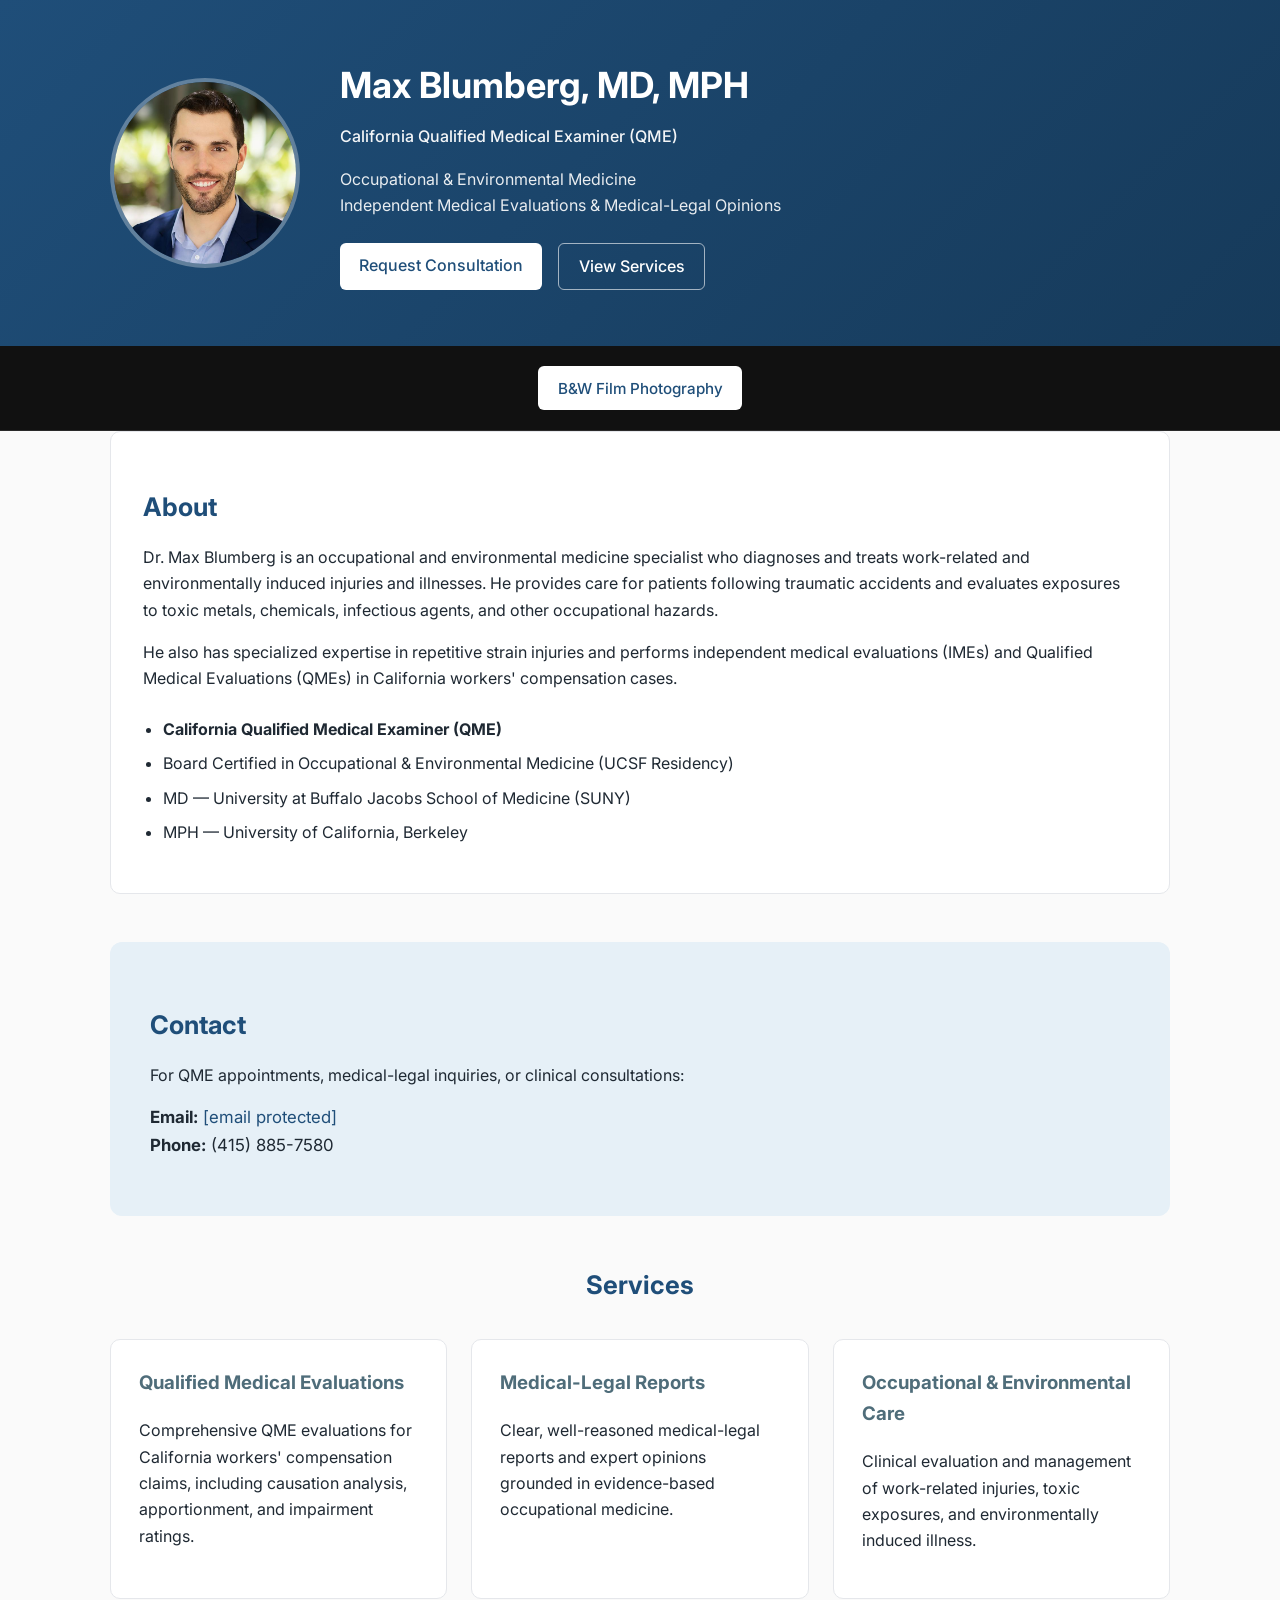
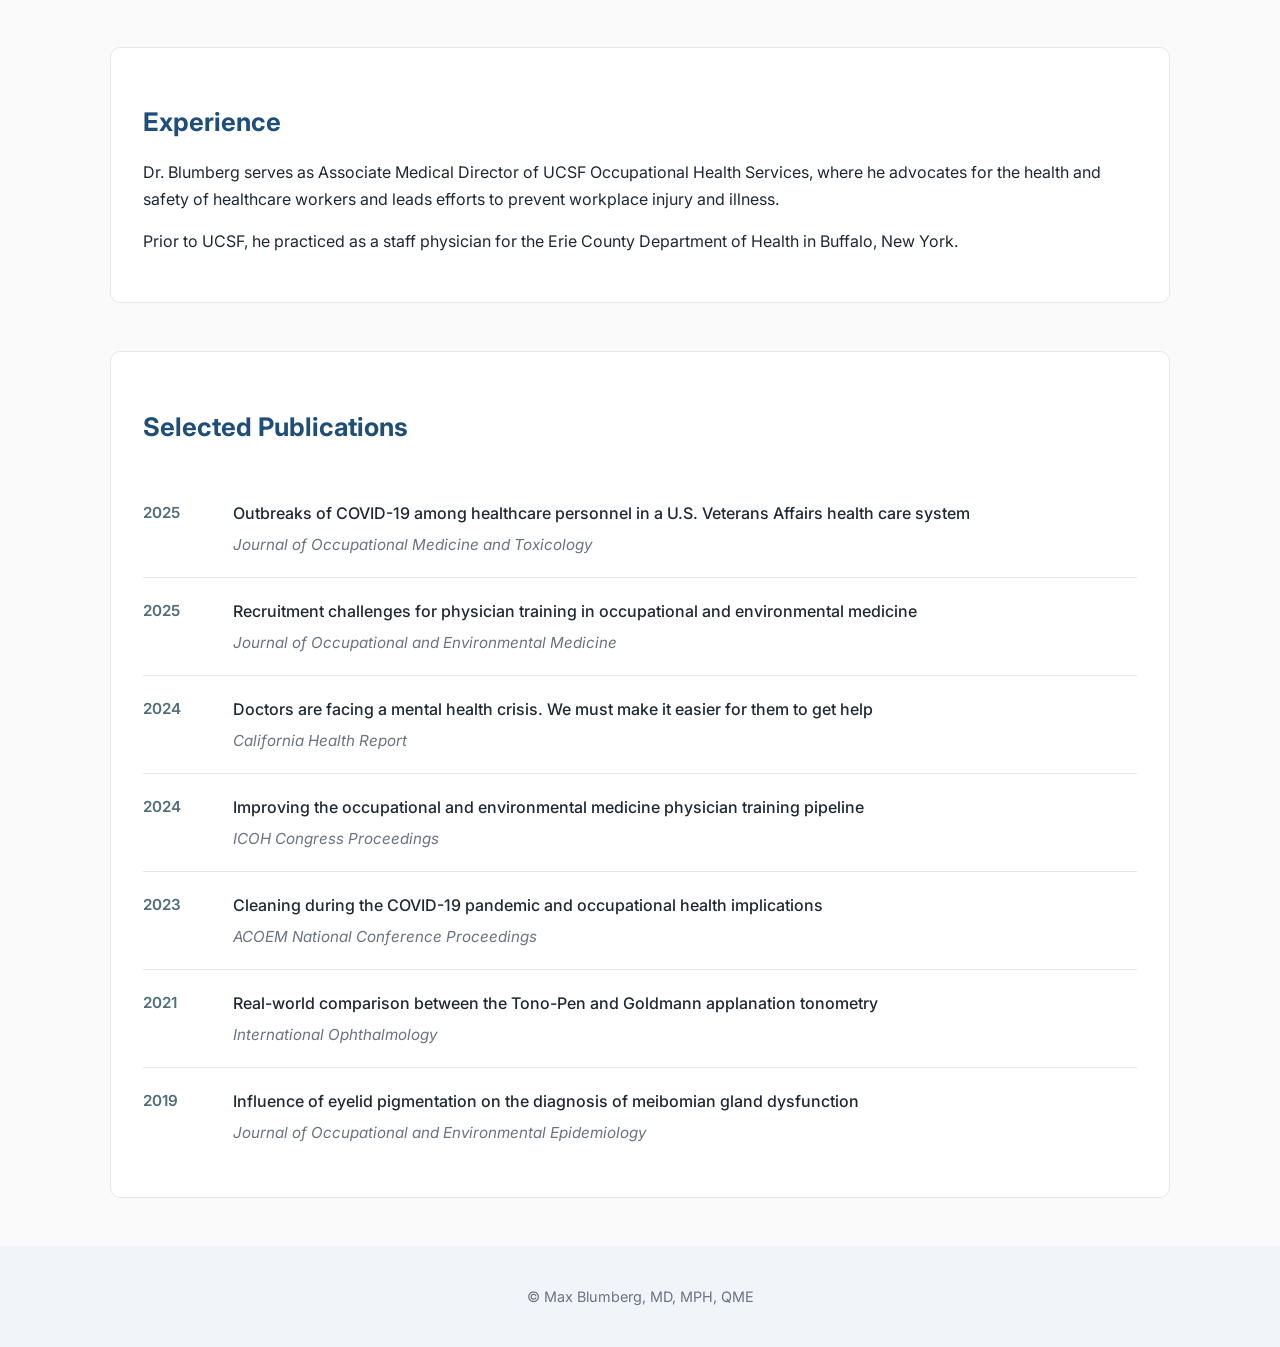
==== index.html @ c844cdbb "Update index.html" ====
<!doctype html>
<html lang="en">
<head>
  <meta charset="utf-8" />
  <meta name="viewport" content="width=device-width,initial-scale=1" />
  <title>Max Blumberg, MD, MPH, QME</title>

  <meta name="description" content="Dr. Max Blumberg — Occupational & Environmental Medicine specialist and California Qualified Medical Examiner (QME)." />

  <!-- Google Fonts -->
  <link rel="preconnect" href="https://fonts.googleapis.com">
  <link rel="preconnect" href="https://fonts.gstatic.com" crossorigin>
  <link href="https://fonts.googleapis.com/css2?family=Inter:wght@300;400;500;600;700&display=swap" rel="stylesheet">

  <link rel="stylesheet" href="assets/styles.css" />

</head>
  
  <!-- Google tag (gtag.js) -->
<script async src="https://www.googletagmanager.com/gtag/js?id=G-YKML4BQEXJ"></script>
<script>
  window.dataLayer = window.dataLayer || [];
  function gtag(){dataLayer.push(arguments);}
  gtag('js', new Date());

  gtag('config', 'G-YKML4BQEXJ');
</script>
  
<body>

<header class="site-header">
  <div class="container hero">
    <img src="assets/headshot.jpg" alt="Dr. Max Blumberg" class="photo" />

    <div class="hero-text">
      <h1>Max Blumberg, MD, MPH</h1>
      <p class="title">California Qualified Medical Examiner (QME)</p>
      <p class="subtitle">
        Occupational & Environmental Medicine<br>
        Independent Medical Evaluations & Medical-Legal Opinions
      </p>

      <div class="hero-actions">
        <a href="#contact" class="btn primary">Request Consultation</a>
        <a href="#services" class="btn secondary">View Services</a>
      </div>
    </div>
  </div>
</header>

<div class="photo-banner">
  <a href="photography.html" class="btn primary photo-banner-btn">B&amp;W Film Photography</a>
</div>

<main class="container">

  <section class="about card">
    <h2>About</h2>
    <p>
      Dr. Max Blumberg is an occupational and environmental medicine specialist who diagnoses and treats
      work-related and environmentally induced injuries and illnesses. He provides care for patients
      following traumatic accidents and evaluates exposures to toxic metals, chemicals, infectious agents,
      and other occupational hazards.
    </p>

    <p>
      He also has specialized expertise in repetitive strain injuries and performs independent medical
      evaluations (IMEs) and Qualified Medical Evaluations (QMEs) in California workers' compensation cases.
    </p>

    <ul class="highlights">
      <li><strong>California Qualified Medical Examiner (QME)</strong></li>
      <li>Board Certified in Occupational & Environmental Medicine (UCSF Residency)</li>
      <li>MD — University at Buffalo Jacobs School of Medicine (SUNY)</li>
      <li>MPH — University of California, Berkeley</li>
    </ul>
  </section>

  <section id="contact" class="contact callout">
    <h2>Contact</h2>
    <p>
      For QME appointments, medical-legal inquiries, or clinical consultations:
    </p>

    <p class="contact-info">
      <strong>Email:</strong> <a href="/cdn-cgi/l/email-protection#89c6ccc4e8ede4e0e7c9fceafaefa7ecedfc"><span class="__cf_email__" data-cfemail="1758525a76737a7e79576274647139727362">[email&#160;protected]</span></a><br>
      <strong>Phone:</strong> (415) 885-7580
    </p>
  </section>

  <section id="services" class="services">
    <h2>Services</h2>

    <div class="service-grid">
      <div class="service-card">
        <h3>Qualified Medical Evaluations</h3>
        <p>
          Comprehensive QME evaluations for California workers' compensation claims,
          including causation analysis, apportionment, and impairment ratings.
        </p>
      </div>

      <div class="service-card">
        <h3>Medical-Legal Reports</h3>
        <p>
          Clear, well-reasoned medical-legal reports and expert opinions grounded
          in evidence-based occupational medicine.
        </p>
      </div>

      <div class="service-card">
        <h3>Occupational & Environmental Care</h3>
        <p>
          Clinical evaluation and management of work-related injuries,
          toxic exposures, and environmentally induced illness.
        </p>
      </div>
    </div>
  </section>

  <section class="experience card">
    <h2>Experience</h2>
    <p>
      Dr. Blumberg serves as Associate Medical Director of UCSF Occupational Health Services,
      where he advocates for the health and safety of healthcare workers and leads efforts
      to prevent workplace injury and illness.
    </p>

    <p>
      Prior to UCSF, he practiced as a staff physician for the Erie County Department of Health
      in Buffalo, New York.
    </p>
  </section>

<section id="publications" class="publications card">
  <h2>Selected Publications</h2>

  <ol class="pub-list">
    <li>
      <span class="pub-year">2025</span>
      <div class="pub-content">
        <p class="pub-title">
          Outbreaks of COVID-19 among healthcare personnel in a U.S. Veterans Affairs health care system
        </p>
        <p class="pub-meta">
          <em>Journal of Occupational Medicine and Toxicology</em>
        </p>
      </div>
    </li>

    <li>
      <span class="pub-year">2025</span>
      <div class="pub-content">
        <p class="pub-title">
          Recruitment challenges for physician training in occupational and environmental medicine
        </p>
        <p class="pub-meta">
          <em>Journal of Occupational and Environmental Medicine</em>
        </p>
      </div>
    </li>

    <li>
      <span class="pub-year">2024</span>
      <div class="pub-content">
        <p class="pub-title">
          Doctors are facing a mental health crisis. We must make it easier for them to get help
        </p>
        <p class="pub-meta">
          <em>California Health Report</em>
        </p>
      </div>
    </li>

    <li>
      <span class="pub-year">2024</span>
      <div class="pub-content">
        <p class="pub-title">
          Improving the occupational and environmental medicine physician training pipeline
        </p>
        <p class="pub-meta">
          <em>ICOH Congress Proceedings</em>
        </p>
      </div>
    </li>

    <li>
      <span class="pub-year">2023</span>
      <div class="pub-content">
        <p class="pub-title">
          Cleaning during the COVID-19 pandemic and occupational health implications
        </p>
        <p class="pub-meta">
          <em>ACOEM National Conference Proceedings</em>
        </p>
      </div>
    </li>

    <li>
      <span class="pub-year">2021</span>
      <div class="pub-content">
        <p class="pub-title">
          Real-world comparison between the Tono-Pen and Goldmann applanation tonometry
        </p>
        <p class="pub-meta">
          <em>International Ophthalmology</em>
        </p>
      </div>
    </li>

    <li>
      <span class="pub-year">2019</span>
      <div class="pub-content">
        <p class="pub-title">
          Influence of eyelid pigmentation on the diagnosis of meibomian gland dysfunction
        </p>
        <p class="pub-meta">
          <em>Journal of Occupational and Environmental Epidemiology</em>
        </p>
      </div>
    </li>
  </ol>
</section>

</main>


<footer class="site-footer">
  <div class="container">
    <p>&copy; Max Blumberg, MD, MPH, QME</p>
  </div>
</footer>

</body>
</html>
---- assets/styles.css ----
:root {
  --primary: #1f4e79;
  --secondary: #4f6d7a;
  --accent: #e6f0f7;
  --text: #1f2933;
  --muted: #6b7280;
  --border: #e5e7eb;
  --white: #ffffff;
}

* {
  box-sizing: border-box;
}

body {
  margin: 0;
  font-family: "Inter", system-ui, -apple-system, BlinkMacSystemFont, sans-serif;
  color: var(--text);
  line-height: 1.65;
  background-color: #fafafa;
}

.container {
  max-width: 1100px;
  margin: 0 auto;
  padding: 0 1.25rem;
}

/* Header / Hero */

.site-header {
  background: linear-gradient(135deg, var(--primary), #163a5a);
  color: white;
  padding: 3.5rem 0;
}

.hero {
  display: flex;
  align-items: center;
  gap: 2.5rem;
}

.photo {
  width: 190px;
  height: 190px;
  object-fit: cover;
  object-position: center top;
  border-radius: 50%;
  border: 4px solid rgba(255,255,255,0.3);
}

.hero-text h1 {
  margin: 0;
  font-size: 2.25rem;
  font-weight: 700;
}

.title {
  margin-top: 0.5rem;
  font-weight: 500;
  opacity: 0.95;
}

.subtitle {
  margin-top: 0.75rem;
  opacity: 0.9;
}

.hero-actions {
  margin-top: 1.5rem;
  display: flex;
  gap: 1rem;
}

.btn {
  display: inline-block;
  padding: 0.6rem 1.2rem;
  border-radius: 6px;
  text-decoration: none;
  font-weight: 500;
  transition: background 0.2s ease, color 0.2s ease;
}

.btn.primary {
  background: white;
  color: var(--primary);
}

.btn.primary:hover {
  background: #f0f4f8;
}

.btn.secondary {
  border: 1px solid rgba(255,255,255,0.6);
  color: white;
}

.btn.secondary:hover {
  background: rgba(255,255,255,0.1);
}

/* Sections */

main {
  padding: 3rem 0 4rem;
}

section {
  margin-bottom: 3rem;
}

h2 {
  font-size: 1.6rem;
  margin-bottom: 1rem;
  color: var(--primary);
}

/* Cards */

.card {
  background: var(--white);
  padding: 2rem;
  border-radius: 10px;
  border: 1px solid var(--border);
}

/* Highlights */

.highlights {
  margin-top: 1.5rem;
  padding-left: 1.25rem;
}

.highlights li {
  margin-bottom: 0.5rem;
}

/* Services */

.services {
  text-align: center;
}

.service-grid {
  margin-top: 2rem;
  display: grid;
  grid-template-columns: repeat(auto-fit, minmax(260px, 1fr));
  gap: 1.5rem;
}

.service-card {
  background: var(--white);
  padding: 1.75rem;
  border-radius: 10px;
  border: 1px solid var(--border);
  text-align: left;
}

.service-card h3 {
  margin-top: 0;
  color: var(--secondary);
}

/* Contact Callout */

.callout {
  background: var(--accent);
  border-radius: 12px;
  padding: 2.5rem;
}

.contact-info {
  margin-top: 1rem;
  font-size: 1.05rem;
}

.contact a {
  color: var(--primary);
  text-decoration: none;
}

.contact a:hover {
  text-decoration: underline;
}

/* Footer */

.site-footer {
  background: #f1f5f9;
  padding: 1.5rem 0;
  text-align: center;
  font-size: 0.9rem;
  color: var(--muted);
}

/* Responsive */

@media (max-width: 768px) {
  .hero {
    flex-direction: column;
    text-align: center;
  }

  .hero-actions {
    justify-content: center;
  }
}

/* Publications */

.publications {
  margin-top: 3rem;
}

.pub-list {
  list-style: none;
  padding: 0;
  margin: 2rem 0 0;
}

.pub-list li {
  display: grid;
  grid-template-columns: 70px 1fr;
  gap: 1.25rem;
  padding: 1.25rem 0;
  border-bottom: 1px solid var(--border);
}

.pub-list li:last-child {
  border-bottom: none;
}

.pub-year {
  font-weight: 600;
  color: var(--secondary);
  font-size: 0.95rem;
}

.pub-title {
  margin: 0;
  font-weight: 500;
}

.pub-meta {
  margin: 0.35rem 0 0;
  color: var(--muted);
  font-size: 0.95rem;
}

.pub-note {
  margin-top: 1.5rem;
  font-size: 0.95rem;
  color: var(--muted);
}

/* Photography Banner */

.photo-banner {
  background: #111;
  text-align: center;
  padding: 1.25rem;
  border-bottom: 1px solid #2a2a2a;
}

.photo-banner-btn {
  background: white;
  color: var(--primary);
  font-size: 0.95rem;
}

/* Photography Section */

.photography-section {
  background: #0f0f0f;
  padding: 4rem 0;
  border-top: 1px solid #1e1e1e;
}

.photo-heading {
  font-family: "Courier New", Courier, monospace;
  font-size: 1.3rem;
  letter-spacing: 0.12em;
  text-transform: uppercase;
  color: #c8c8c8;
  margin-bottom: 1.25rem;
  border-bottom: 1px solid #2a2a2a;
  padding-bottom: 1rem;
}

.photo-intro {
  color: #888;
  font-size: 1rem;
  line-height: 1.8;
  margin: 0 0 2.5rem;
}

.photo-grid {
  display: grid;
  grid-template-columns: repeat(4, 1fr);
  gap: 0.75rem;
}

.photo-slot {
  aspect-ratio: 4 / 3;
  min-height: 0;
  background: #1a1a1a;
  border: 1px solid #2a2a2a;
  border-radius: 4px;
  overflow: hidden;
}

.photo-slot img {
  width: 100%;
  height: 100%;
  object-fit: cover;
  display: block;
}

@media (max-width: 768px) {
  .photo-grid {
    grid-template-columns: repeat(2, 1fr);
  }
}
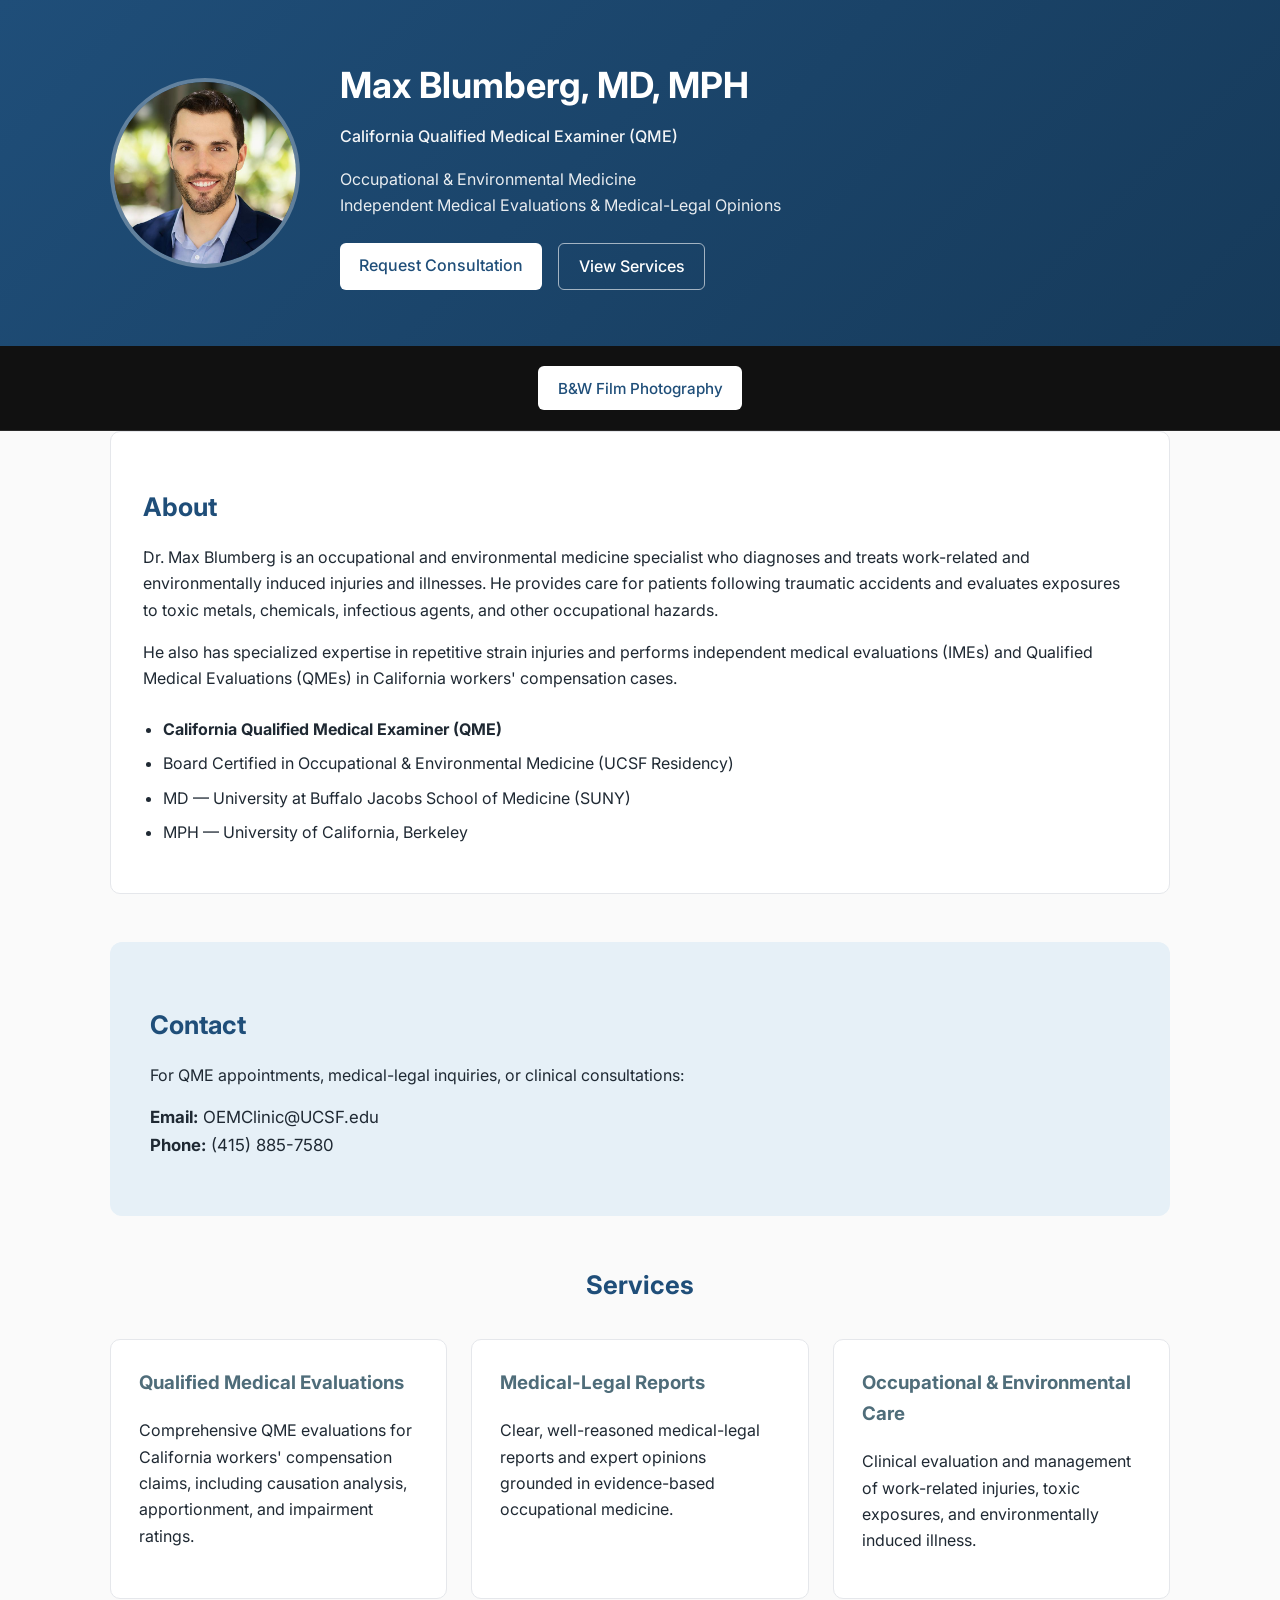
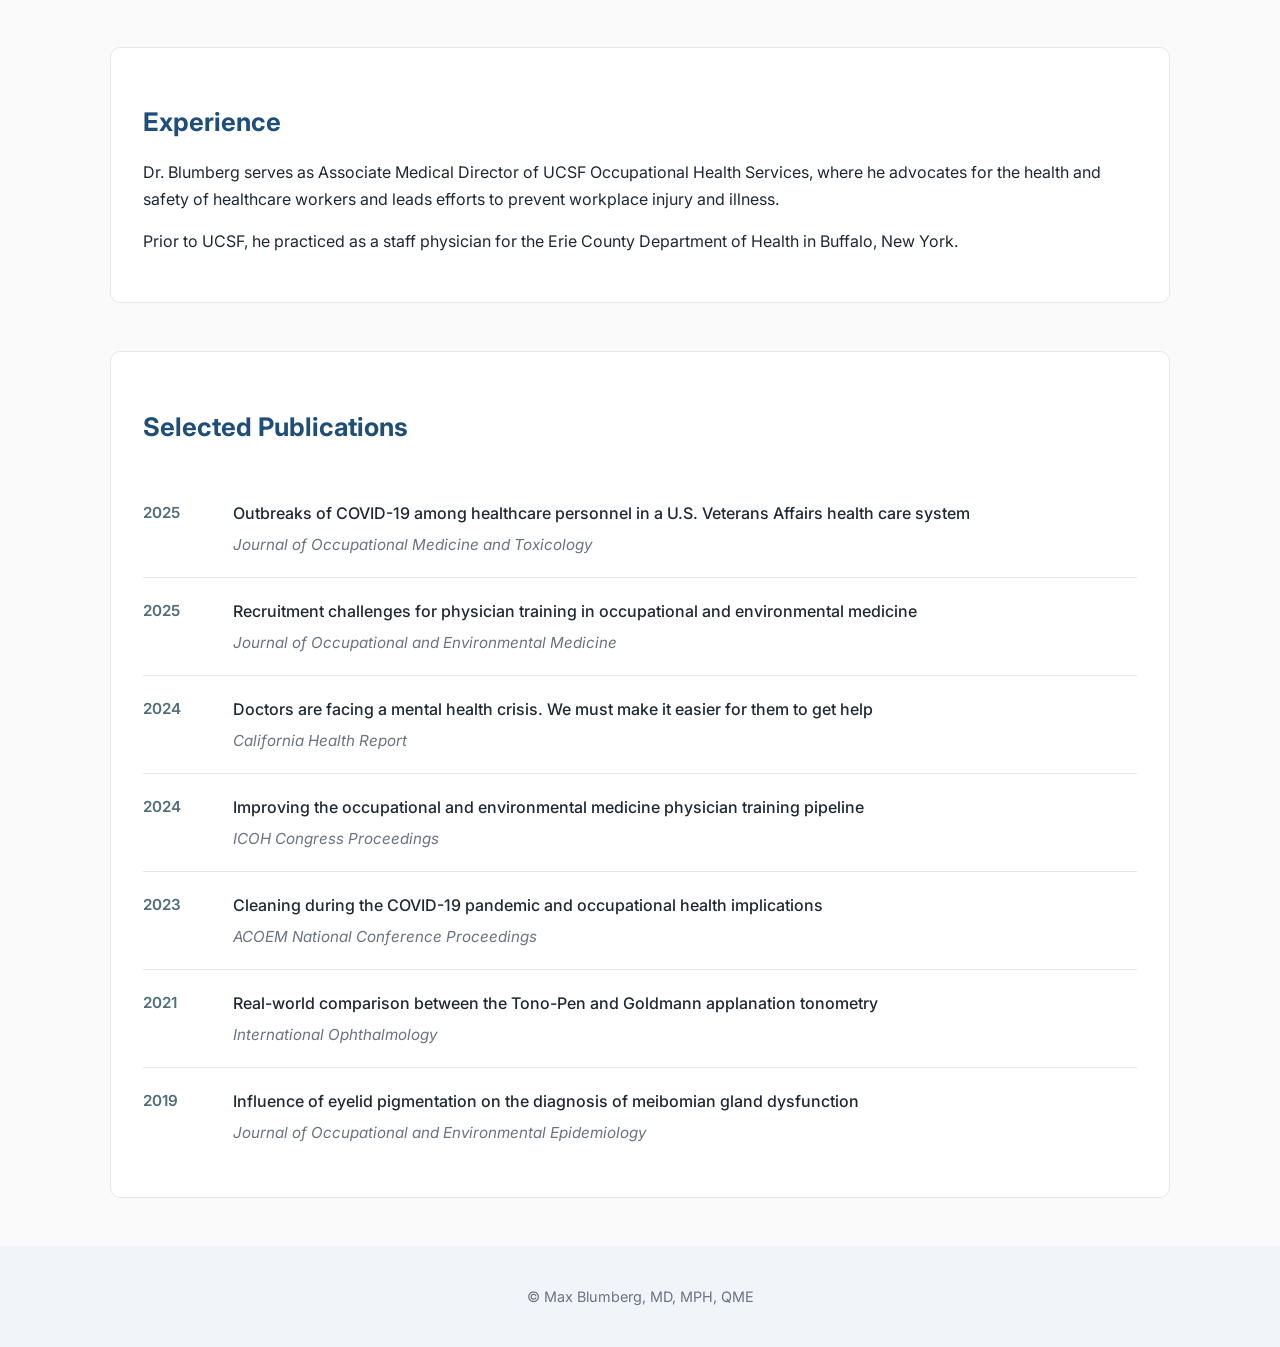
==== commit 1f3dc6be: "Update index.html" ====
--- a/index.html
+++ b/index.html
@@ -83,7 +83,7 @@
     </p>
 
     <p class="contact-info">
-      <strong>Email:</strong> <a href="/cdn-cgi/l/email-protection#89c6ccc4e8ede4e0e7c9fceafaefa7ecedfc"><span class="__cf_email__" data-cfemail="1758525a76737a7e79576274647139727362">[email&#160;protected]</span></a><br>
+      <strong>Email:</strong> OEMClinic@UCSF.edu<br>
       <strong>Phone:</strong> (415) 885-7580
     </p>
   </section>
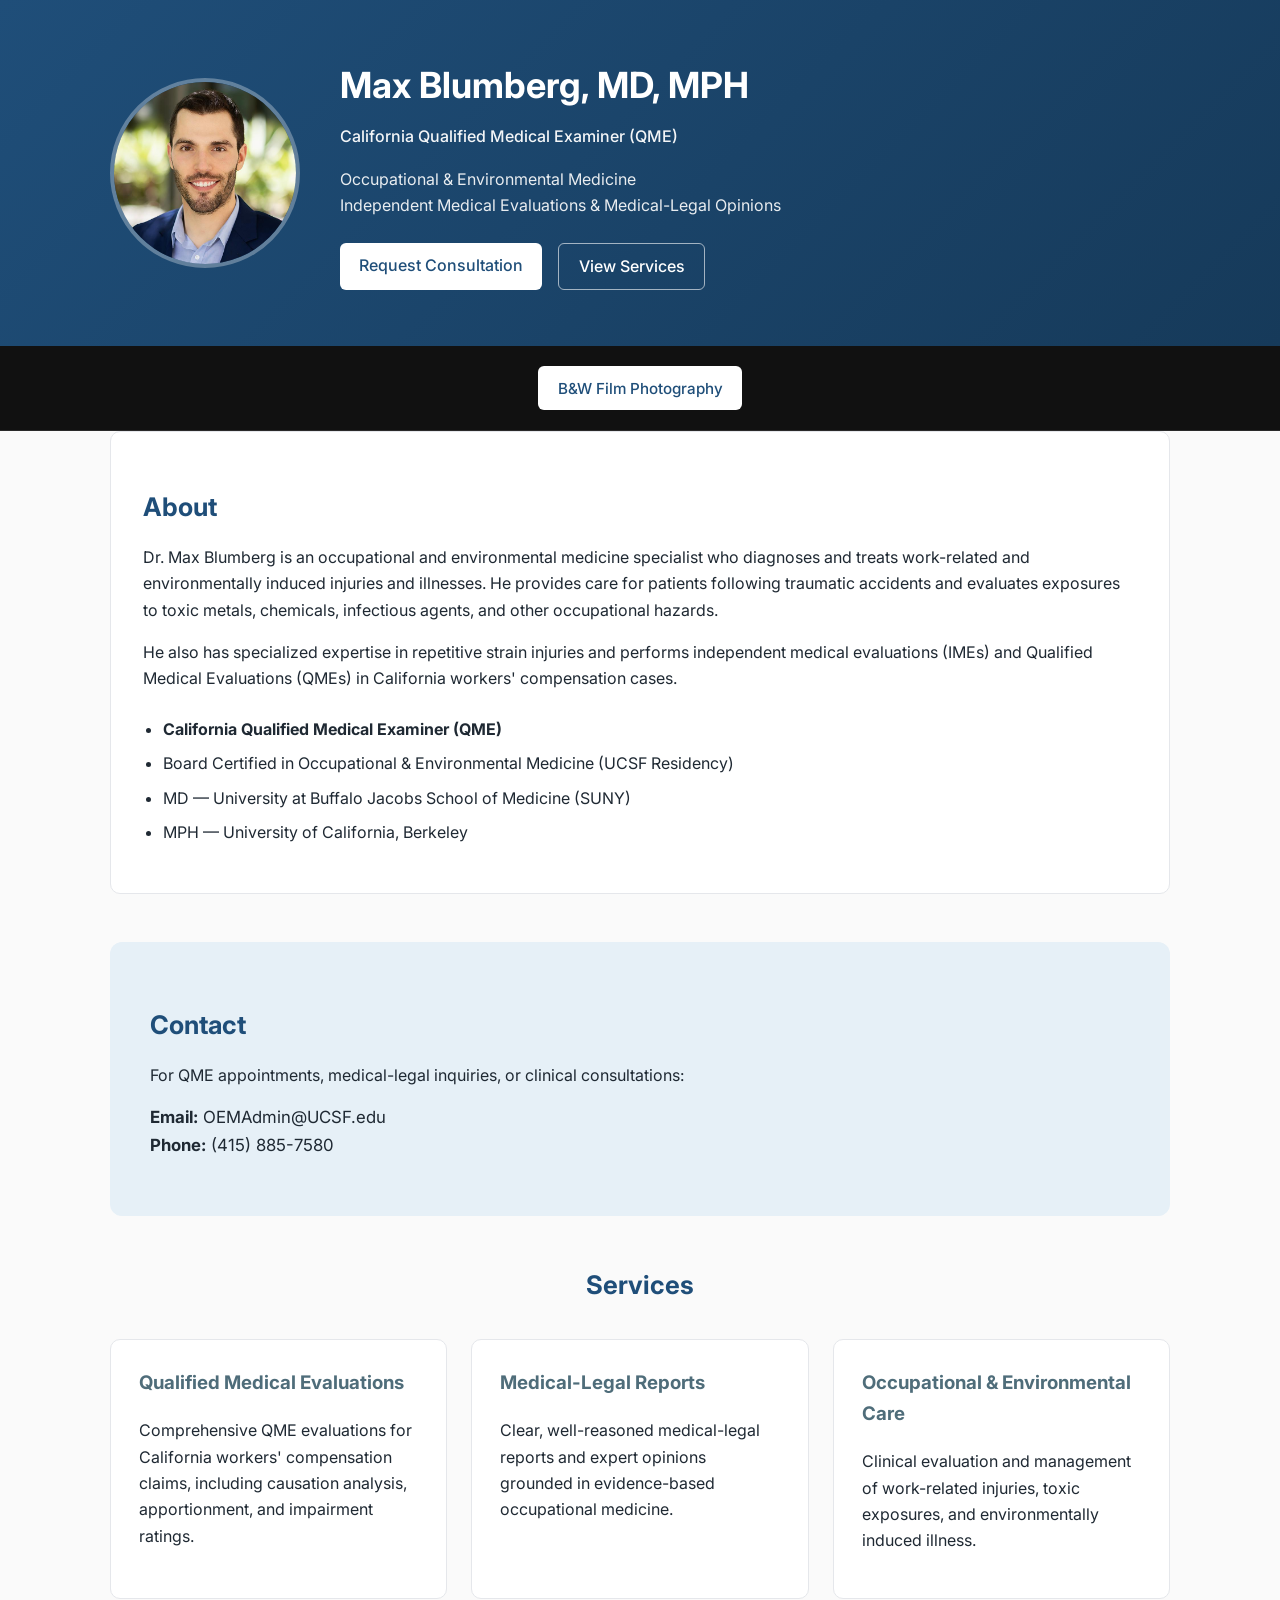
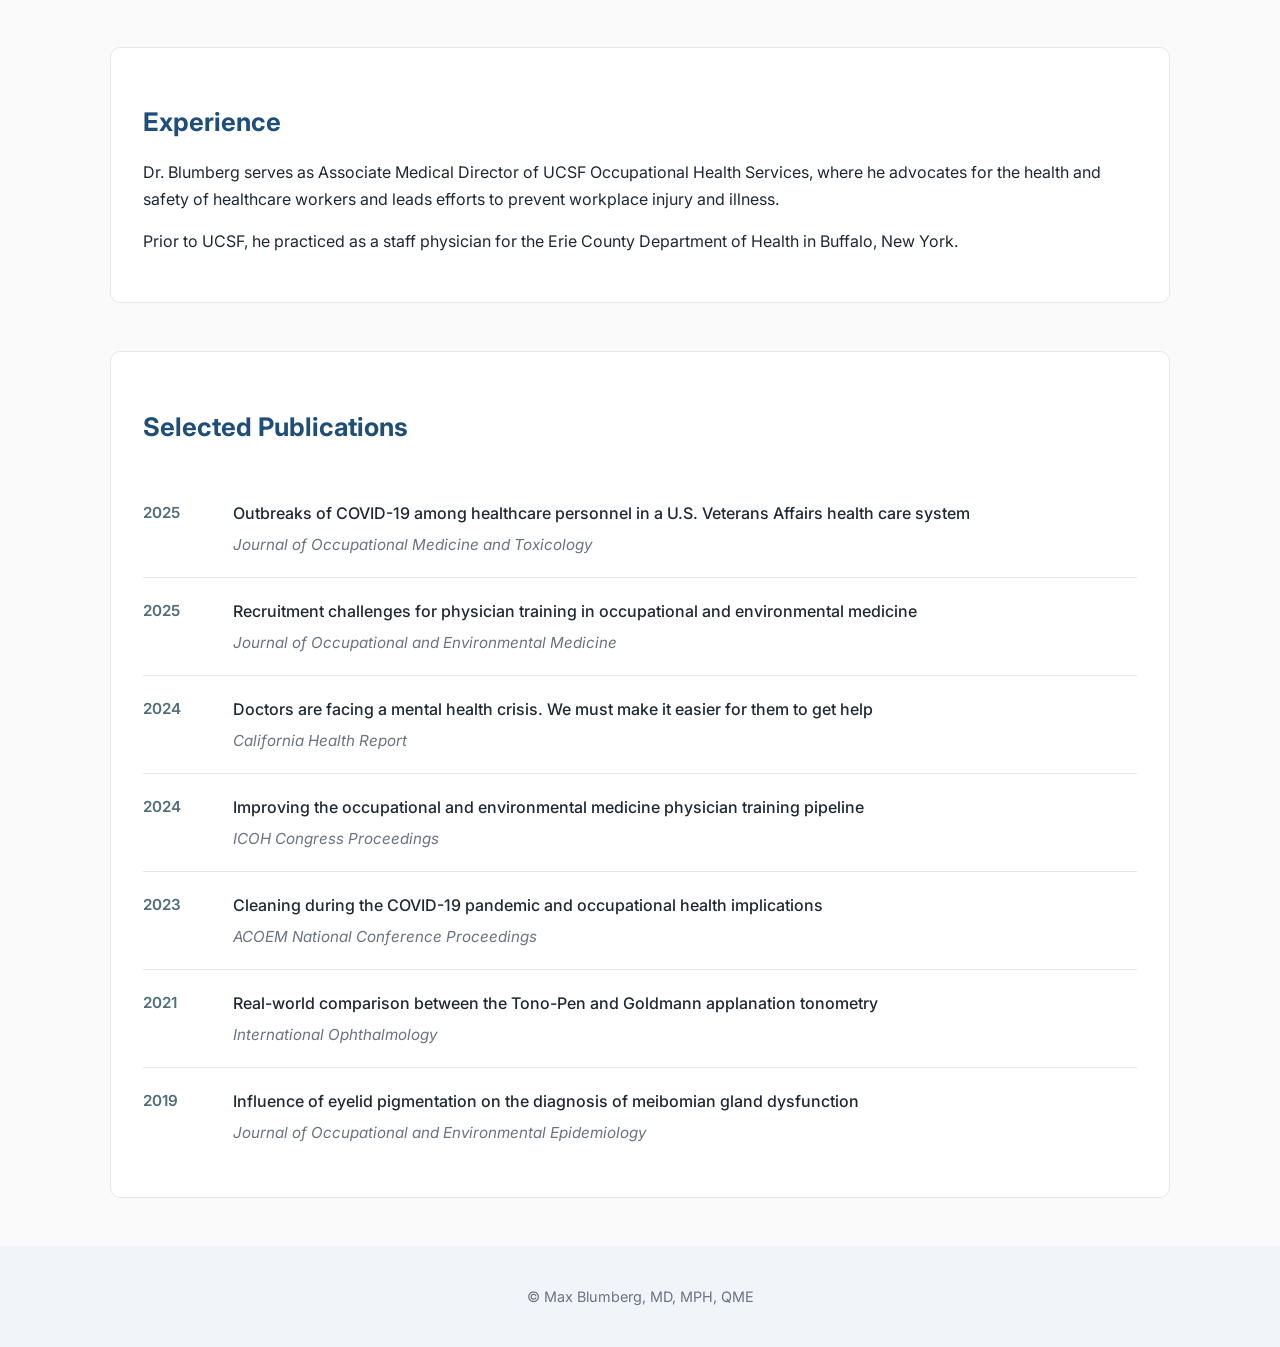
==== commit 7c3ddc0d: "Update index.html" ====
--- a/index.html
+++ b/index.html
@@ -83,7 +83,7 @@
     </p>
 
     <p class="contact-info">
-      <strong>Email:</strong> OEMClinic@UCSF.edu<br>
+      <strong>Email:</strong> OEMAdmin@UCSF.edu<br>
       <strong>Phone:</strong> (415) 885-7580
     </p>
   </section>
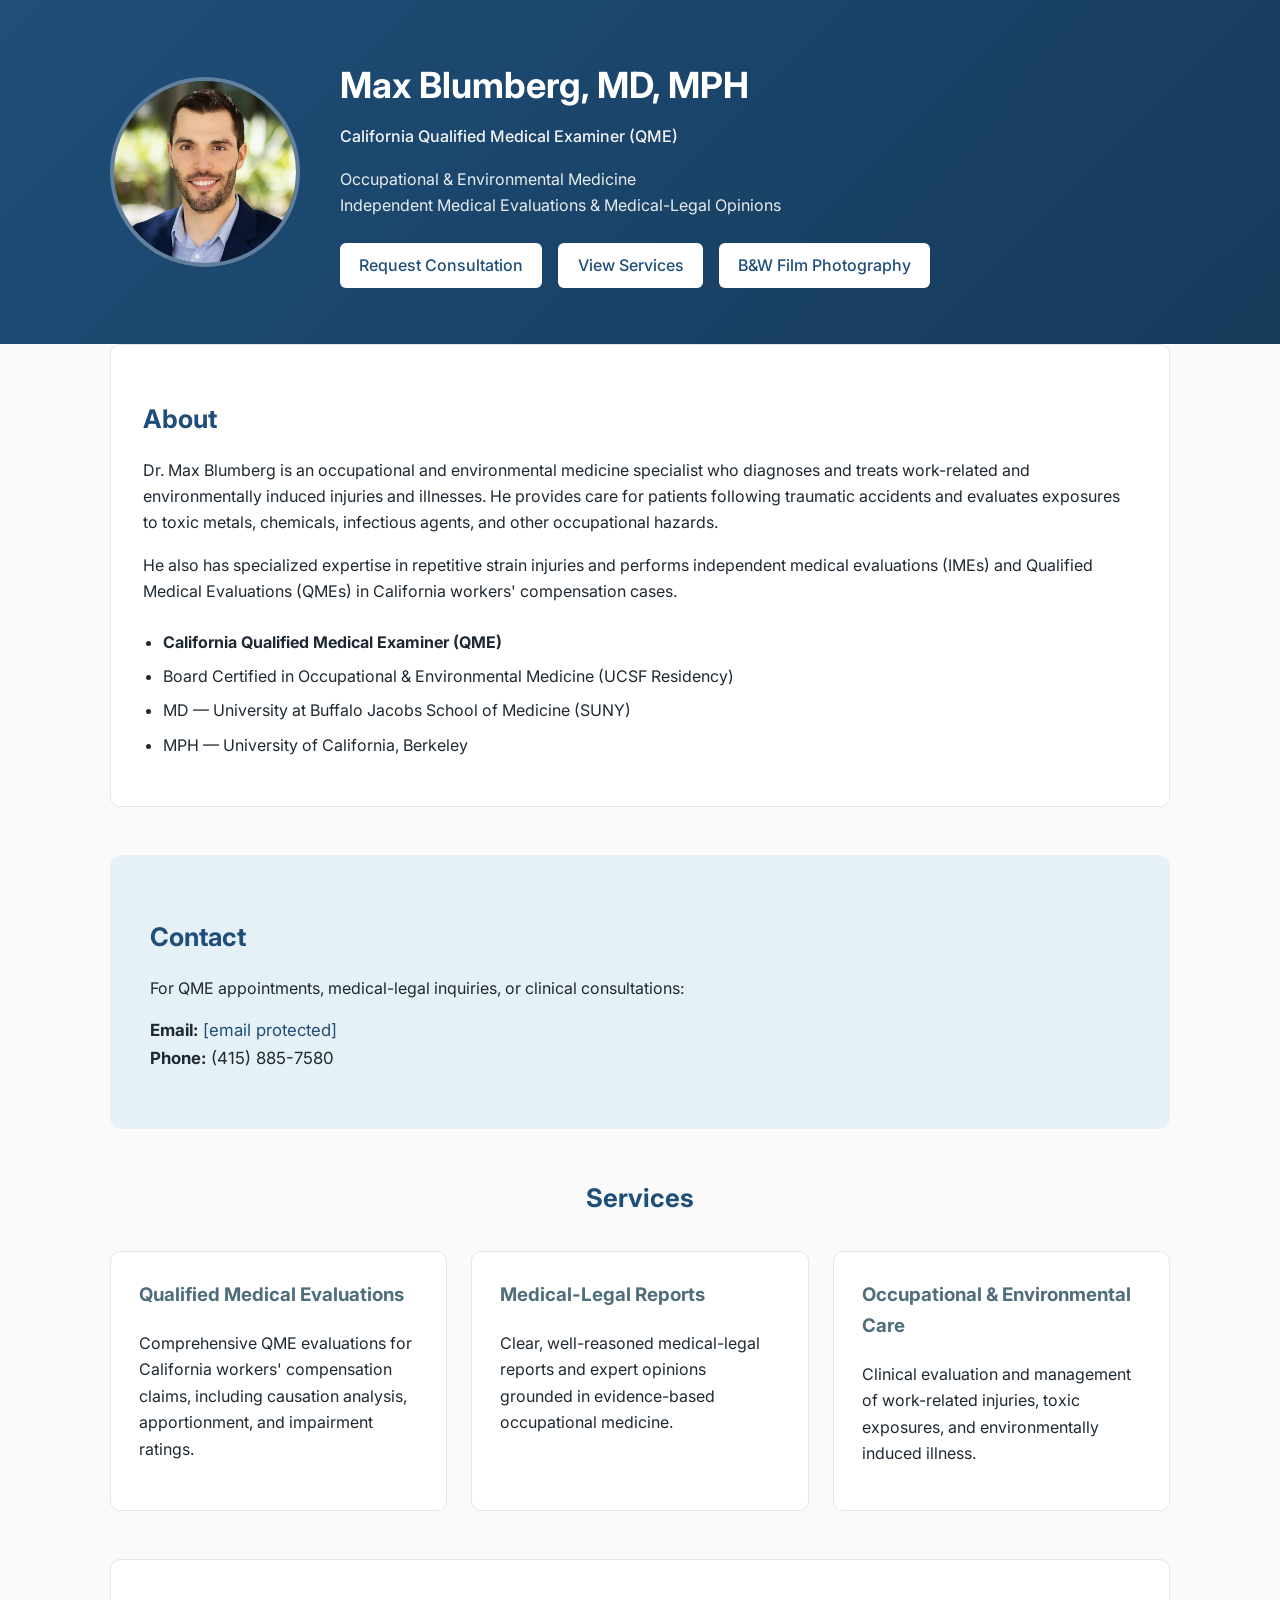
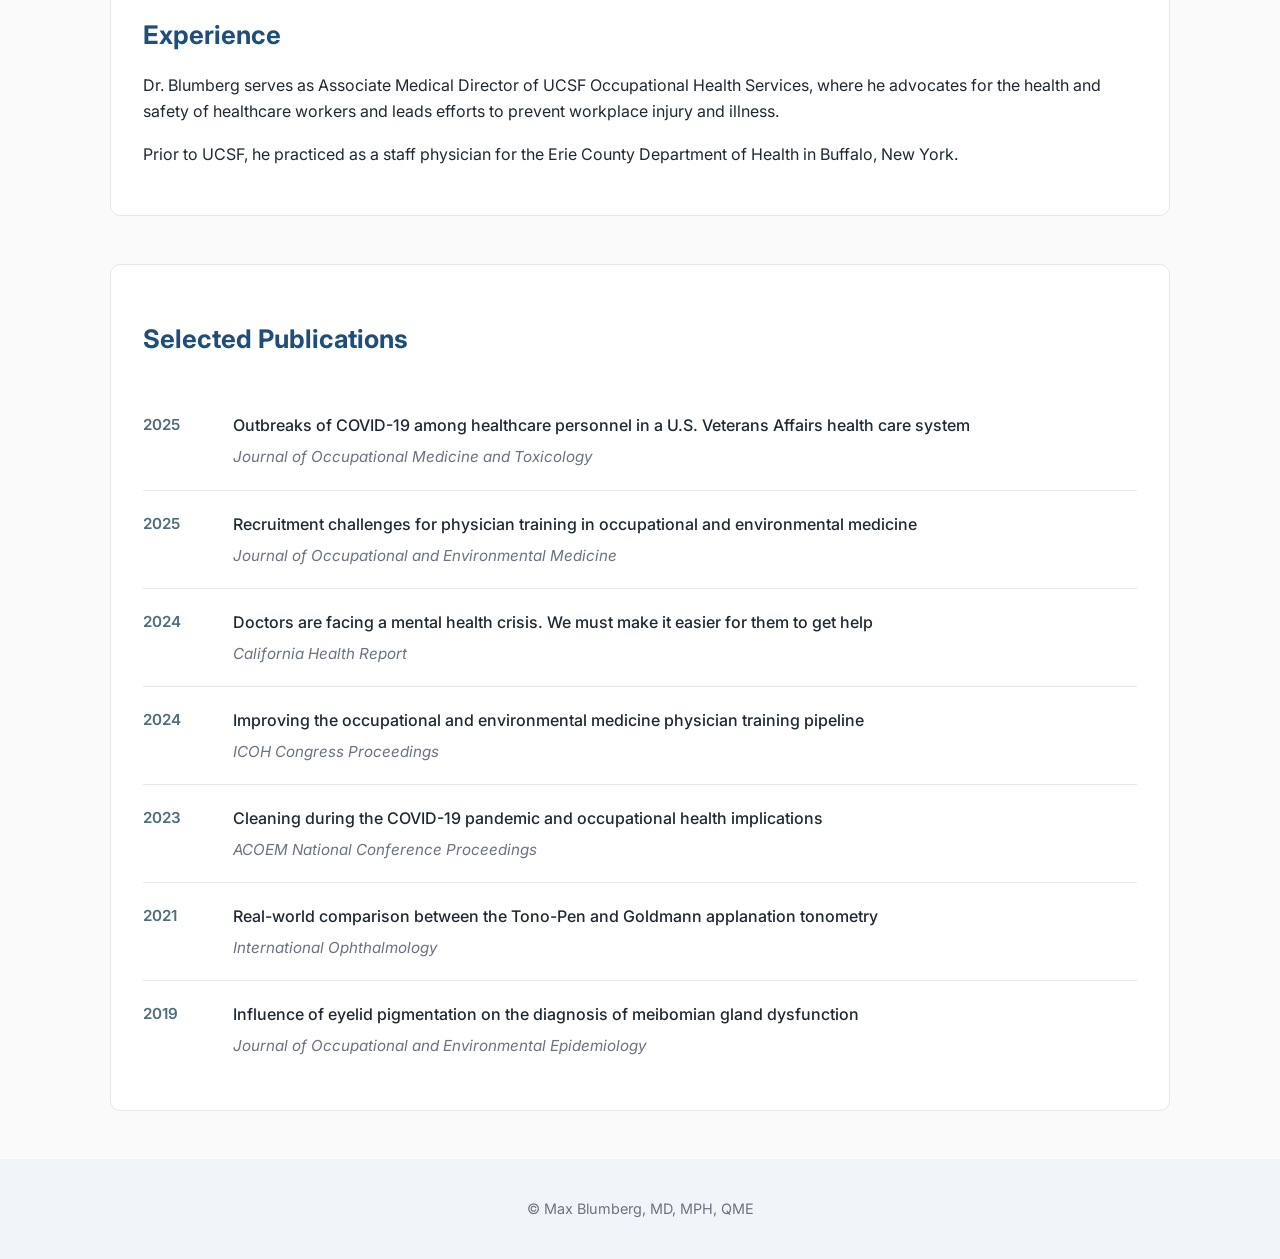
==== commit bbf70159: "Update index.html" ====
--- a/index.html
+++ b/index.html
@@ -43,14 +43,11 @@
       <div class="hero-actions">
         <a href="#contact" class="btn primary">Request Consultation</a>
         <a href="#services" class="btn secondary">View Services</a>
+        <a href="photography.html" class="btn secondary">B&amp;W Film Photography</a>
       </div>
     </div>
   </div>
 </header>
-
-<div class="photo-banner">
-  <a href="photography.html" class="btn primary photo-banner-btn">B&amp;W Film Photography</a>
-</div>
 
 <main class="container">
 
@@ -83,7 +80,7 @@
     </p>
 
     <p class="contact-info">
-      <strong>Email:</strong> OEMAdmin@UCSF.edu<br>
+      <strong>Email:</strong> <a href="/cdn-cgi/l/email-protection#89c6ccc4e8ede4e0e7c9fceafaefa7ecedfc"><span class="__cf_email__" data-cfemail="1758525a76737a7e79576274647139727362">[email&#160;protected]</span></a><br>
       <strong>Phone:</strong> (415) 885-7580
     </p>
   </section>
--- a/assets/styles.css
+++ b/assets/styles.css
@@ -91,12 +91,12 @@
 }
 
 .btn.secondary {
-  border: 1px solid rgba(255,255,255,0.6);
-  color: white;
+  background: white;
+  color: var(--primary);
 }
 
 .btn.secondary:hover {
-  background: rgba(255,255,255,0.1);
+  background: #f0f4f8;
 }
 
 /* Sections */
@@ -256,16 +256,21 @@
 /* Photography Banner */
 
 .photo-banner {
-  background: #111;
+  background: linear-gradient(135deg, var(--primary), #163a5a);
   text-align: center;
   padding: 1.25rem;
-  border-bottom: 1px solid #2a2a2a;
+  border-bottom: 1px solid rgba(255,255,255,0.1);
 }
 
 .photo-banner-btn {
-  background: white;
-  color: var(--primary);
+  background: transparent !important;
+  color: white !important;
+  border: 1px solid rgba(255,255,255,0.6);
   font-size: 0.95rem;
+}
+
+.photo-banner-btn:hover {
+  background: rgba(255,255,255,0.1) !important;
 }
 
 /* Photography Section */
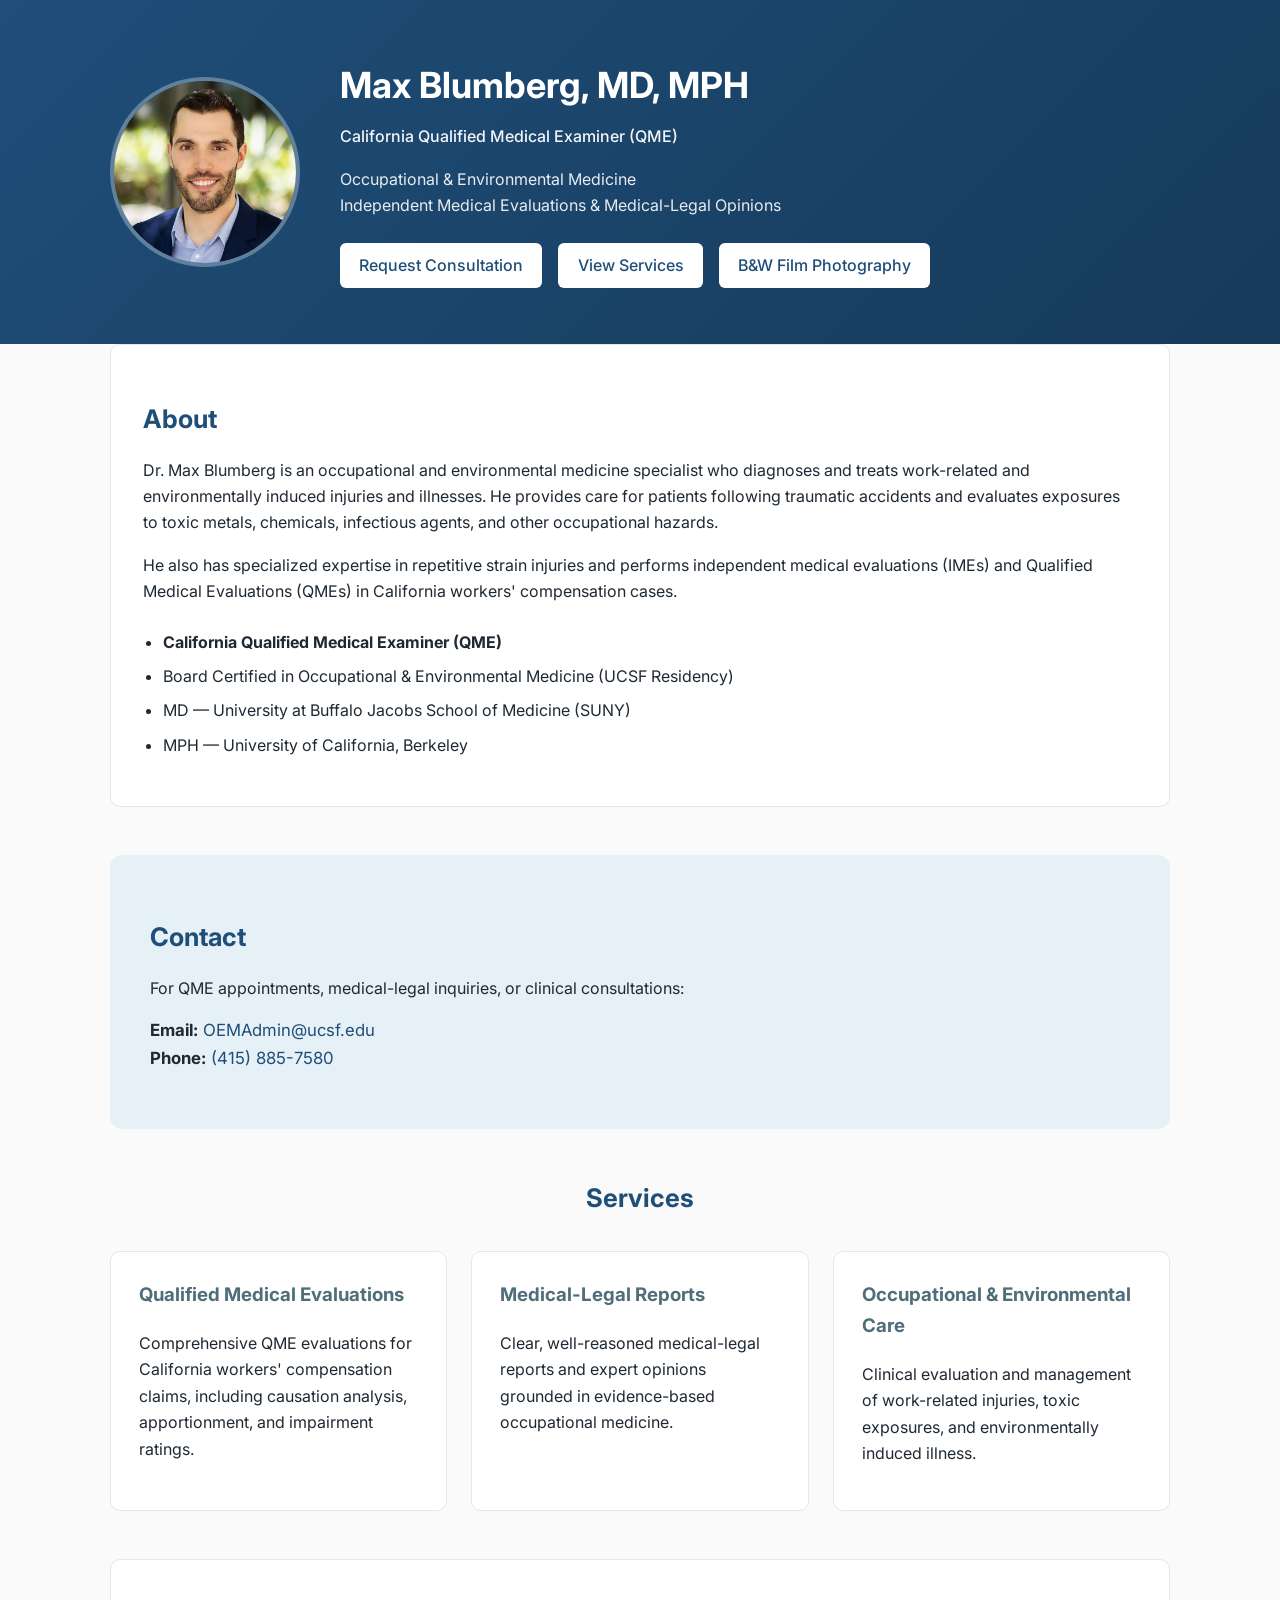
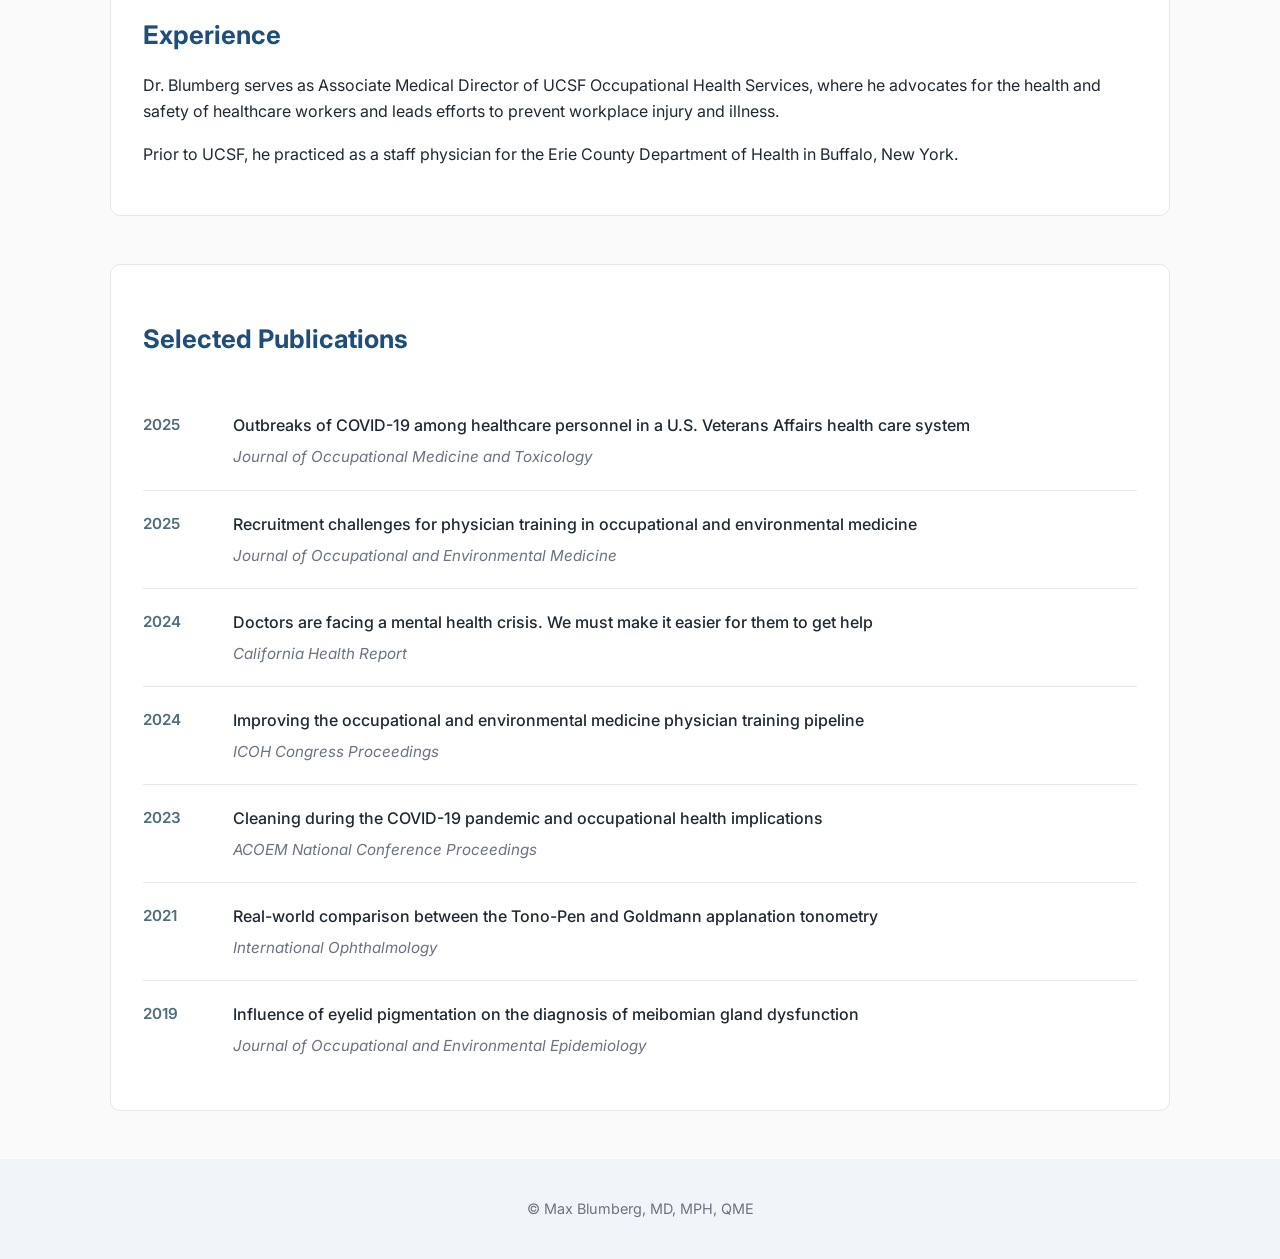
==== commit e1ac5915: "Update index.html" ====
--- a/index.html
+++ b/index.html
@@ -14,18 +14,16 @@
 
   <link rel="stylesheet" href="assets/styles.css" />
 
+  <!-- Google Analytics -->
+  <script async src="https://www.googletagmanager.com/gtag/js?id=G-YKML4BQEXJ"></script>
+  <script>
+    window.dataLayer = window.dataLayer || [];
+    function gtag(){dataLayer.push(arguments);}
+    gtag('js', new Date());
+    gtag('config', 'G-YKML4BQEXJ');
+  </script>
 </head>
-  
-  <!-- Google tag (gtag.js) -->
-<script async src="https://www.googletagmanager.com/gtag/js?id=G-YKML4BQEXJ"></script>
-<script>
-  window.dataLayer = window.dataLayer || [];
-  function gtag(){dataLayer.push(arguments);}
-  gtag('js', new Date());
-
-  gtag('config', 'G-YKML4BQEXJ');
-</script>
-  
+
 <body>
 
 <header class="site-header">
@@ -36,8 +34,8 @@
       <h1>Max Blumberg, MD, MPH</h1>
       <p class="title">California Qualified Medical Examiner (QME)</p>
       <p class="subtitle">
-        Occupational & Environmental Medicine<br>
-        Independent Medical Evaluations & Medical-Legal Opinions
+        Occupational &amp; Environmental Medicine<br>
+        Independent Medical Evaluations &amp; Medical-Legal Opinions
       </p>
 
       <div class="hero-actions">
@@ -67,7 +65,7 @@
 
     <ul class="highlights">
       <li><strong>California Qualified Medical Examiner (QME)</strong></li>
-      <li>Board Certified in Occupational & Environmental Medicine (UCSF Residency)</li>
+      <li>Board Certified in Occupational &amp; Environmental Medicine (UCSF Residency)</li>
       <li>MD — University at Buffalo Jacobs School of Medicine (SUNY)</li>
       <li>MPH — University of California, Berkeley</li>
     </ul>
@@ -80,8 +78,10 @@
     </p>
 
     <p class="contact-info">
-      <strong>Email:</strong> <a href="/cdn-cgi/l/email-protection#89c6ccc4e8ede4e0e7c9fceafaefa7ecedfc"><span class="__cf_email__" data-cfemail="1758525a76737a7e79576274647139727362">[email&#160;protected]</span></a><br>
-      <strong>Phone:</strong> (415) 885-7580
+      <strong>Email:</strong>
+      <a href="mailto:OEMAdmin@ucsf.edu">OEMAdmin@ucsf.edu</a><br>
+      <strong>Phone:</strong>
+      <a href="tel:+14158857580">(415) 885-7580</a>
     </p>
   </section>
 
@@ -106,7 +106,7 @@
       </div>
 
       <div class="service-card">
-        <h3>Occupational & Environmental Care</h3>
+        <h3>Occupational &amp; Environmental Care</h3>
         <p>
           Clinical evaluation and management of work-related injuries,
           toxic exposures, and environmentally induced illness.
@@ -129,98 +129,83 @@
     </p>
   </section>
 
-<section id="publications" class="publications card">
-  <h2>Selected Publications</h2>
-
-  <ol class="pub-list">
-    <li>
-      <span class="pub-year">2025</span>
-      <div class="pub-content">
-        <p class="pub-title">
-          Outbreaks of COVID-19 among healthcare personnel in a U.S. Veterans Affairs health care system
-        </p>
-        <p class="pub-meta">
-          <em>Journal of Occupational Medicine and Toxicology</em>
-        </p>
-      </div>
-    </li>
-
-    <li>
-      <span class="pub-year">2025</span>
-      <div class="pub-content">
-        <p class="pub-title">
-          Recruitment challenges for physician training in occupational and environmental medicine
-        </p>
-        <p class="pub-meta">
-          <em>Journal of Occupational and Environmental Medicine</em>
-        </p>
-      </div>
-    </li>
-
-    <li>
-      <span class="pub-year">2024</span>
-      <div class="pub-content">
-        <p class="pub-title">
-          Doctors are facing a mental health crisis. We must make it easier for them to get help
-        </p>
-        <p class="pub-meta">
-          <em>California Health Report</em>
-        </p>
-      </div>
-    </li>
-
-    <li>
-      <span class="pub-year">2024</span>
-      <div class="pub-content">
-        <p class="pub-title">
-          Improving the occupational and environmental medicine physician training pipeline
-        </p>
-        <p class="pub-meta">
-          <em>ICOH Congress Proceedings</em>
-        </p>
-      </div>
-    </li>
-
-    <li>
-      <span class="pub-year">2023</span>
-      <div class="pub-content">
-        <p class="pub-title">
-          Cleaning during the COVID-19 pandemic and occupational health implications
-        </p>
-        <p class="pub-meta">
-          <em>ACOEM National Conference Proceedings</em>
-        </p>
-      </div>
-    </li>
-
-    <li>
-      <span class="pub-year">2021</span>
-      <div class="pub-content">
-        <p class="pub-title">
-          Real-world comparison between the Tono-Pen and Goldmann applanation tonometry
-        </p>
-        <p class="pub-meta">
-          <em>International Ophthalmology</em>
-        </p>
-      </div>
-    </li>
-
-    <li>
-      <span class="pub-year">2019</span>
-      <div class="pub-content">
-        <p class="pub-title">
-          Influence of eyelid pigmentation on the diagnosis of meibomian gland dysfunction
-        </p>
-        <p class="pub-meta">
-          <em>Journal of Occupational and Environmental Epidemiology</em>
-        </p>
-      </div>
-    </li>
-  </ol>
-</section>
+  <section id="publications" class="publications card">
+    <h2>Selected Publications</h2>
+
+    <ol class="pub-list">
+      <li>
+        <span class="pub-year">2025</span>
+        <div>
+          <p class="pub-title">
+            Outbreaks of COVID-19 among healthcare personnel in a U.S. Veterans Affairs health care system
+          </p>
+          <p class="pub-meta"><em>Journal of Occupational Medicine and Toxicology</em></p>
+        </div>
+      </li>
+
+      <li>
+        <span class="pub-year">2025</span>
+        <div>
+          <p class="pub-title">
+            Recruitment challenges for physician training in occupational and environmental medicine
+          </p>
+          <p class="pub-meta"><em>Journal of Occupational and Environmental Medicine</em></p>
+        </div>
+      </li>
+
+      <li>
+        <span class="pub-year">2024</span>
+        <div>
+          <p class="pub-title">
+            Doctors are facing a mental health crisis. We must make it easier for them to get help
+          </p>
+          <p class="pub-meta"><em>California Health Report</em></p>
+        </div>
+      </li>
+
+      <li>
+        <span class="pub-year">2024</span>
+        <div>
+          <p class="pub-title">
+            Improving the occupational and environmental medicine physician training pipeline
+          </p>
+          <p class="pub-meta"><em>ICOH Congress Proceedings</em></p>
+        </div>
+      </li>
+
+      <li>
+        <span class="pub-year">2023</span>
+        <div>
+          <p class="pub-title">
+            Cleaning during the COVID-19 pandemic and occupational health implications
+          </p>
+          <p class="pub-meta"><em>ACOEM National Conference Proceedings</em></p>
+        </div>
+      </li>
+
+      <li>
+        <span class="pub-year">2021</span>
+        <div>
+          <p class="pub-title">
+            Real-world comparison between the Tono-Pen and Goldmann applanation tonometry
+          </p>
+          <p class="pub-meta"><em>International Ophthalmology</em></p>
+        </div>
+      </li>
+
+      <li>
+        <span class="pub-year">2019</span>
+        <div>
+          <p class="pub-title">
+            Influence of eyelid pigmentation on the diagnosis of meibomian gland dysfunction
+          </p>
+          <p class="pub-meta"><em>Journal of Occupational and Environmental Epidemiology</em></p>
+        </div>
+      </li>
+    </ol>
+  </section>
 
 </main>
-
 
 <footer class="site-footer">
   <div class="container">
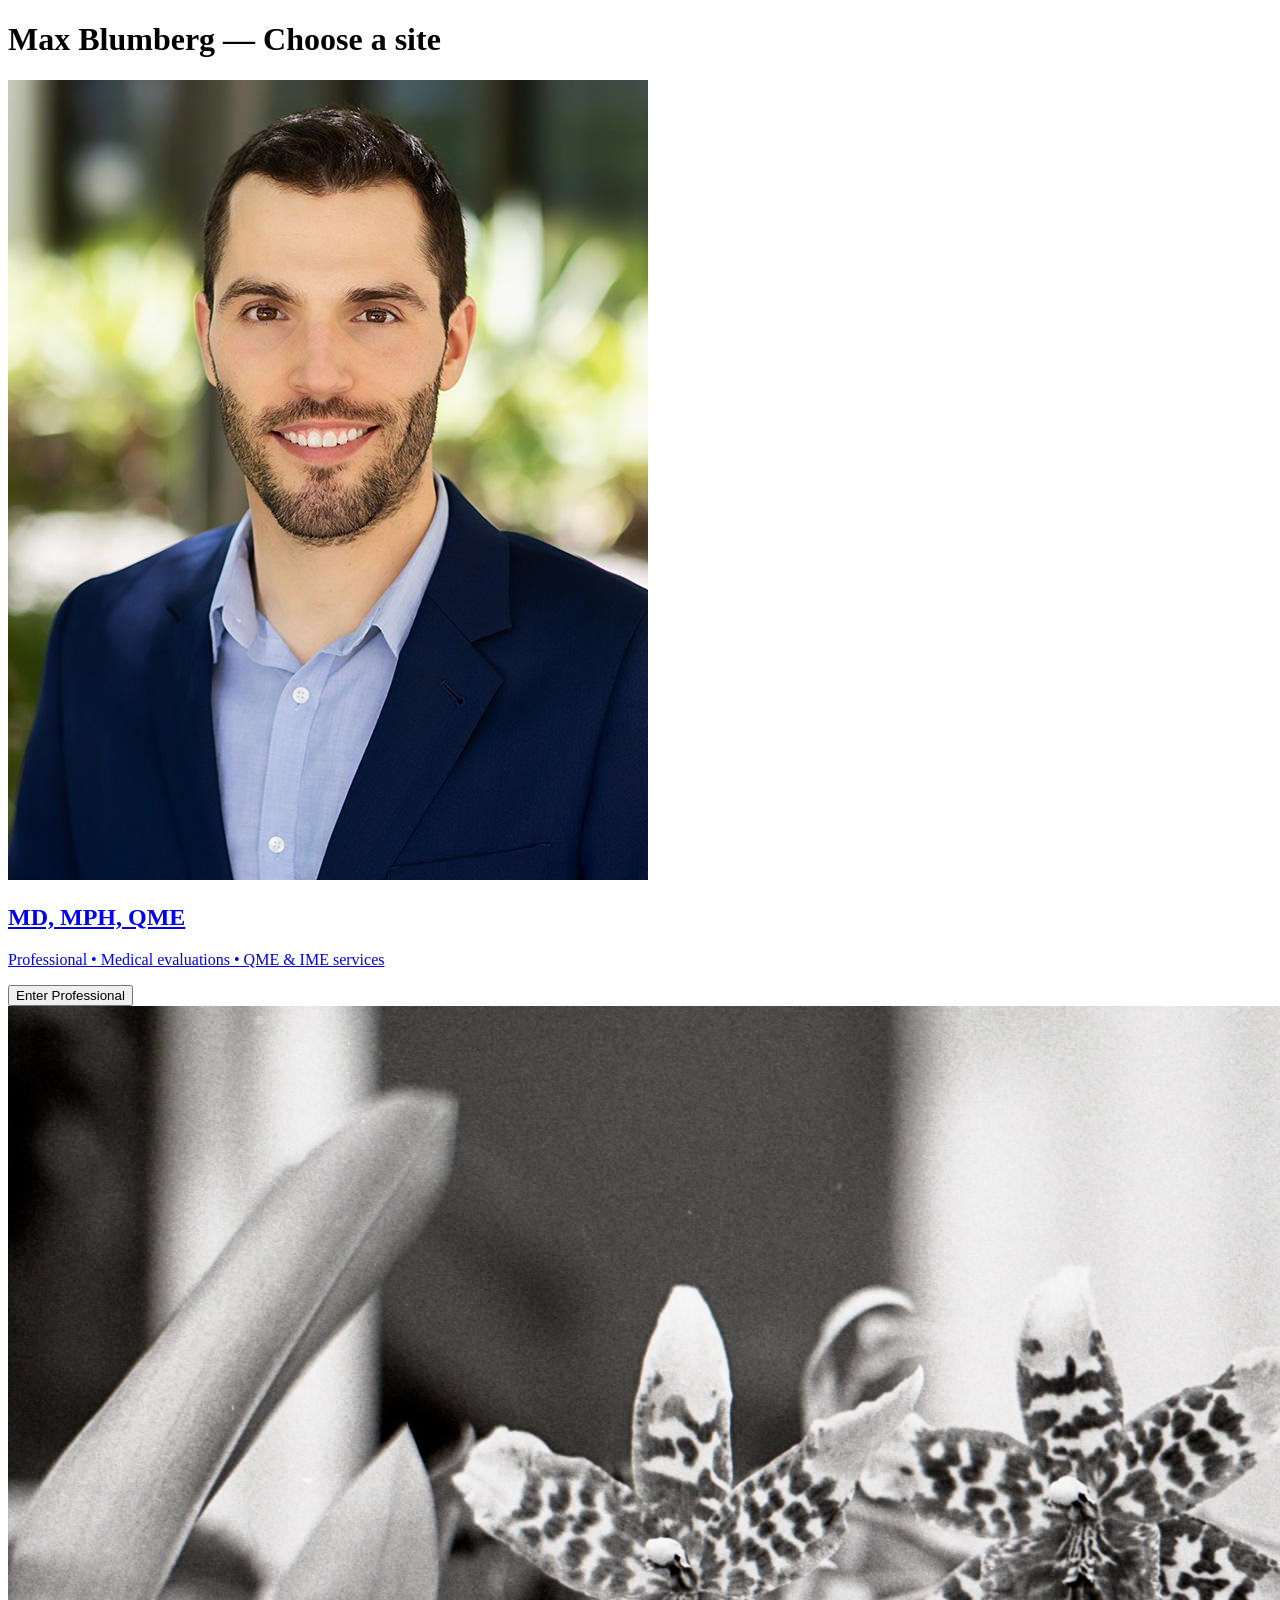
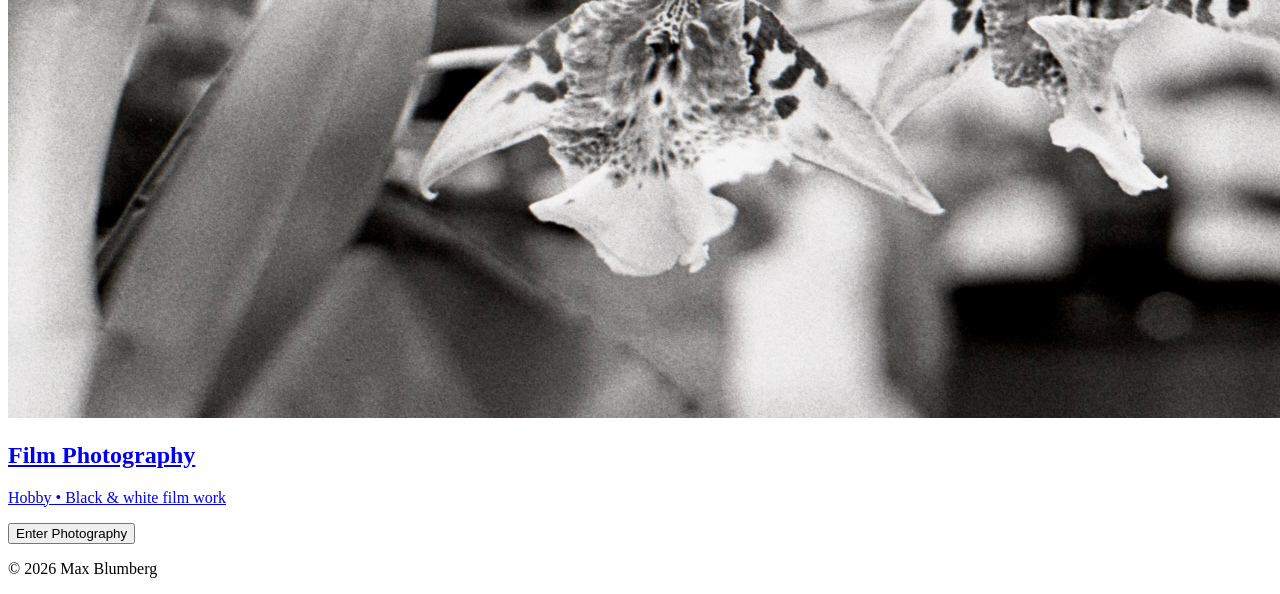
==== commit 8ac3bb18: "Update index.html" ====
--- a/index.html
+++ b/index.html
@@ -3,18 +3,17 @@
 <head>
   <meta charset="utf-8" />
   <meta name="viewport" content="width=device-width,initial-scale=1" />
-  <title>Max Blumberg, MD, MPH, QME</title>
-
-  <meta name="description" content="Dr. Max Blumberg — Occupational & Environmental Medicine specialist and California Qualified Medical Examiner (QME)." />
+  <title>Max Blumberg — Choose</title>
+  <meta name="description" content="Choose: Professional (MD, MPH, QME) or Film Photography — Max Blumberg" />
 
   <!-- Google Fonts -->
   <link rel="preconnect" href="https://fonts.googleapis.com">
   <link rel="preconnect" href="https://fonts.gstatic.com" crossorigin>
   <link href="https://fonts.googleapis.com/css2?family=Inter:wght@300;400;500;600;700&display=swap" rel="stylesheet">
 
-  <link rel="stylesheet" href="assets/styles.css" />
+  <link rel="stylesheet" href="assets/landing.css" />
 
-  <!-- Google Analytics -->
+  <!-- Google Analytics (kept on landing) -->
   <script async src="https://www.googletagmanager.com/gtag/js?id=G-YKML4BQEXJ"></script>
   <script>
     window.dataLayer = window.dataLayer || [];
@@ -23,195 +22,42 @@
     gtag('config', 'G-YKML4BQEXJ');
   </script>
 </head>
+<body>
+  <main class="landing" id="main">
+    <h1 class="sr-only">Max Blumberg — Choose a site</h1>
 
-<body>
+    <section class="tiles" role="navigation" aria-label="Choose site">
+      <a class="tile tile-left" href="medical.html" aria-label="Enter professional site: MD, MPH, QME">
+        <div class="tile-media">
+          <img src="assets/headshot.jpg" alt="Dr. Max Blumberg portrait" loading="lazy" />
+        </div>
+        <div class="tile-body">
+          <h2>MD, MPH, QME</h2>
+          <p class="tile-sub">Professional • Medical evaluations • QME &amp; IME services</p>
+          <button class="tile-cta" aria-hidden="true">Enter Professional</button>
+        </div>
+      </a>
 
-<header class="site-header">
-  <div class="container hero">
-    <img src="assets/headshot.jpg" alt="Dr. Max Blumberg" class="photo" />
+      <a class="tile tile-right" href="photography.html" aria-label="Enter film photography site">
+        <div class="tile-media">
+          <img src="assets/orchid.JPEG" alt="Black and white film photograph" loading="lazy" />
+        </div>
+        <div class="tile-body">
+          <h2>Film Photography</h2>
+          <p class="tile-sub">Hobby • Black &amp; white film work</p>
+          <button class="tile-cta" aria-hidden="true">Enter Photography</button>
+        </div>
+      </a>
+    </section>
 
-    <div class="hero-text">
-      <h1>Max Blumberg, MD, MPH</h1>
-      <p class="title">California Qualified Medical Examiner (QME)</p>
-      <p class="subtitle">
-        Occupational &amp; Environmental Medicine<br>
-        Independent Medical Evaluations &amp; Medical-Legal Opinions
-      </p>
+    <footer class="landing-footer">
+      <p>&copy; <span id="year"></span> Max Blumberg</p>
+    </footer>
+  </main>
 
-      <div class="hero-actions">
-        <a href="#contact" class="btn primary">Request Consultation</a>
-        <a href="#services" class="btn secondary">View Services</a>
-        <a href="photography.html" class="btn secondary">B&amp;W Film Photography</a>
-      </div>
-    </div>
-  </div>
-</header>
-
-<main class="container">
-
-  <section class="about card">
-    <h2>About</h2>
-    <p>
-      Dr. Max Blumberg is an occupational and environmental medicine specialist who diagnoses and treats
-      work-related and environmentally induced injuries and illnesses. He provides care for patients
-      following traumatic accidents and evaluates exposures to toxic metals, chemicals, infectious agents,
-      and other occupational hazards.
-    </p>
-
-    <p>
-      He also has specialized expertise in repetitive strain injuries and performs independent medical
-      evaluations (IMEs) and Qualified Medical Evaluations (QMEs) in California workers' compensation cases.
-    </p>
-
-    <ul class="highlights">
-      <li><strong>California Qualified Medical Examiner (QME)</strong></li>
-      <li>Board Certified in Occupational &amp; Environmental Medicine (UCSF Residency)</li>
-      <li>MD — University at Buffalo Jacobs School of Medicine (SUNY)</li>
-      <li>MPH — University of California, Berkeley</li>
-    </ul>
-  </section>
-
-  <section id="contact" class="contact callout">
-    <h2>Contact</h2>
-    <p>
-      For QME appointments, medical-legal inquiries, or clinical consultations:
-    </p>
-
-    <p class="contact-info">
-      <strong>Email:</strong>
-      <a href="mailto:OEMAdmin@ucsf.edu">OEMAdmin@ucsf.edu</a><br>
-      <strong>Phone:</strong>
-      <a href="tel:+14158857580">(415) 885-7580</a>
-    </p>
-  </section>
-
-  <section id="services" class="services">
-    <h2>Services</h2>
-
-    <div class="service-grid">
-      <div class="service-card">
-        <h3>Qualified Medical Evaluations</h3>
-        <p>
-          Comprehensive QME evaluations for California workers' compensation claims,
-          including causation analysis, apportionment, and impairment ratings.
-        </p>
-      </div>
-
-      <div class="service-card">
-        <h3>Medical-Legal Reports</h3>
-        <p>
-          Clear, well-reasoned medical-legal reports and expert opinions grounded
-          in evidence-based occupational medicine.
-        </p>
-      </div>
-
-      <div class="service-card">
-        <h3>Occupational &amp; Environmental Care</h3>
-        <p>
-          Clinical evaluation and management of work-related injuries,
-          toxic exposures, and environmentally induced illness.
-        </p>
-      </div>
-    </div>
-  </section>
-
-  <section class="experience card">
-    <h2>Experience</h2>
-    <p>
-      Dr. Blumberg serves as Associate Medical Director of UCSF Occupational Health Services,
-      where he advocates for the health and safety of healthcare workers and leads efforts
-      to prevent workplace injury and illness.
-    </p>
-
-    <p>
-      Prior to UCSF, he practiced as a staff physician for the Erie County Department of Health
-      in Buffalo, New York.
-    </p>
-  </section>
-
-  <section id="publications" class="publications card">
-    <h2>Selected Publications</h2>
-
-    <ol class="pub-list">
-      <li>
-        <span class="pub-year">2025</span>
-        <div>
-          <p class="pub-title">
-            Outbreaks of COVID-19 among healthcare personnel in a U.S. Veterans Affairs health care system
-          </p>
-          <p class="pub-meta"><em>Journal of Occupational Medicine and Toxicology</em></p>
-        </div>
-      </li>
-
-      <li>
-        <span class="pub-year">2025</span>
-        <div>
-          <p class="pub-title">
-            Recruitment challenges for physician training in occupational and environmental medicine
-          </p>
-          <p class="pub-meta"><em>Journal of Occupational and Environmental Medicine</em></p>
-        </div>
-      </li>
-
-      <li>
-        <span class="pub-year">2024</span>
-        <div>
-          <p class="pub-title">
-            Doctors are facing a mental health crisis. We must make it easier for them to get help
-          </p>
-          <p class="pub-meta"><em>California Health Report</em></p>
-        </div>
-      </li>
-
-      <li>
-        <span class="pub-year">2024</span>
-        <div>
-          <p class="pub-title">
-            Improving the occupational and environmental medicine physician training pipeline
-          </p>
-          <p class="pub-meta"><em>ICOH Congress Proceedings</em></p>
-        </div>
-      </li>
-
-      <li>
-        <span class="pub-year">2023</span>
-        <div>
-          <p class="pub-title">
-            Cleaning during the COVID-19 pandemic and occupational health implications
-          </p>
-          <p class="pub-meta"><em>ACOEM National Conference Proceedings</em></p>
-        </div>
-      </li>
-
-      <li>
-        <span class="pub-year">2021</span>
-        <div>
-          <p class="pub-title">
-            Real-world comparison between the Tono-Pen and Goldmann applanation tonometry
-          </p>
-          <p class="pub-meta"><em>International Ophthalmology</em></p>
-        </div>
-      </li>
-
-      <li>
-        <span class="pub-year">2019</span>
-        <div>
-          <p class="pub-title">
-            Influence of eyelid pigmentation on the diagnosis of meibomian gland dysfunction
-          </p>
-          <p class="pub-meta"><em>Journal of Occupational and Environmental Epidemiology</em></p>
-        </div>
-      </li>
-    </ol>
-  </section>
-
-</main>
-
-<footer class="site-footer">
-  <div class="container">
-    <p>&copy; Max Blumberg, MD, MPH, QME</p>
-  </div>
-</footer>
-
+  <script>
+    // runtime niceties
+    document.getElementById('year').textContent = new Date().getFullYear();
+  </script>
 </body>
 </html>
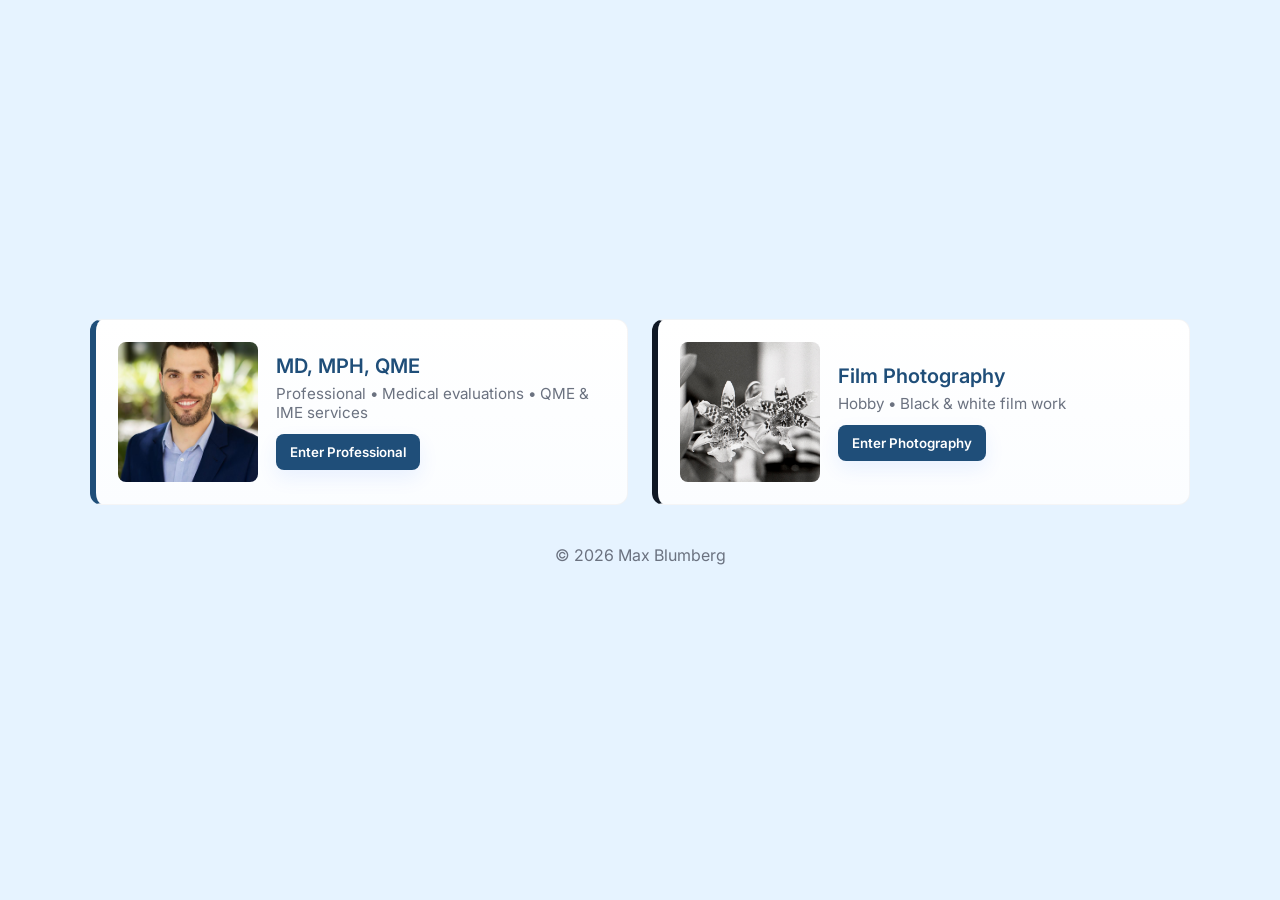
==== commit 4c3f8377: "Update index.html" ====
--- a/index.html
+++ b/index.html
@@ -11,9 +11,9 @@
   <link rel="preconnect" href="https://fonts.gstatic.com" crossorigin>
   <link href="https://fonts.googleapis.com/css2?family=Inter:wght@300;400;500;600;700&display=swap" rel="stylesheet">
 
-  <link rel="stylesheet" href="assets/landing.css" />
+  <link rel="stylesheet" href="assets/styles.css" />
 
-  <!-- Google Analytics (kept on landing) -->
+  <!-- Google Analytics -->
   <script async src="https://www.googletagmanager.com/gtag/js?id=G-YKML4BQEXJ"></script>
   <script>
     window.dataLayer = window.dataLayer || [];
@@ -23,6 +23,7 @@
   </script>
 </head>
 <body>
+
   <main class="landing" id="main">
     <h1 class="sr-only">Max Blumberg — Choose a site</h1>
 
@@ -56,7 +57,6 @@
   </main>
 
   <script>
-    // runtime niceties
     document.getElementById('year').textContent = new Date().getFullYear();
   </script>
 </body>
--- a/assets/styles.css
+++ b/assets/styles.css
@@ -0,0 +1,170 @@
+:root {
+  --primary: #1f4e79;
+  --secondary: #4f6d7a;
+  --accent: #e6f0f7;
+  --text: #1f2933;
+  --muted: #6b7280;
+  --border: #e5e7eb;
+  --white: #ffffff;
+
+  /* landing specifics */
+  --landing-bg: #e6f3ff;
+  --tile-shadow: 0 12px 30px rgba(11,95,255,0.06);
+  --radius: 12px;
+}
+
+* { box-sizing: border-box; }
+
+html, body { height: 100%; margin: 0; font-family: "Inter", system-ui, -apple-system, BlinkMacSystemFont, sans-serif; color: var(--text); background-color: #fafafa; -webkit-font-smoothing: antialiased; -moz-osx-font-smoothing: grayscale; }
+
+/* container */
+.container { max-width: 1100px; margin: 0 auto; padding: 0 1.25rem; }
+
+/* -------------------- Header / Hero -------------------- */
+
+.site-header {
+  background: linear-gradient(135deg, var(--primary), #163a5a);
+  color: white;
+  padding: 3.5rem 0;
+}
+
+.hero { display: flex; align-items: center; gap: 2.5rem; }
+
+.photo {
+  width: 190px;
+  height: 190px;
+  object-fit: cover;
+  object-position: center top;
+  border-radius: 50%;
+  border: 4px solid rgba(255,255,255,0.3);
+  display: block;
+}
+
+/* hero text */
+.hero-text h1 { margin: 0; font-size: 2.25rem; font-weight: 700; }
+.title { margin-top: 0.5rem; font-weight: 500; opacity: 0.95; }
+.subtitle { margin-top: 0.75rem; opacity: 0.9; }
+
+.hero-actions {
+  margin-top: 1.5rem;
+  display: flex;
+  gap: 1rem;
+}
+
+/* buttons */
+.btn { display: inline-block; padding: 0.6rem 1.2rem; border-radius: 6px; text-decoration: none; font-weight: 500; transition: background 0.2s ease, color 0.2s ease; }
+.btn.primary { background: white; color: var(--primary); border: none; box-shadow: 0 8px 18px rgba(31,78,121,0.12); }
+.btn.primary:hover { background: #f0f4f8; transform: translateY(-2px); }
+.btn.secondary { background: transparent; color: white; border: 1px solid rgba(255,255,255,0.18); }
+.btn.secondary:hover { background: rgba(255,255,255,0.06); }
+
+/* -------------------- Sections -------------------- */
+
+main { padding: 3rem 0 4rem; }
+section { margin-bottom: 3rem; }
+h2 { font-size: 1.6rem; margin-bottom: 1rem; color: var(--primary); }
+
+/* cards */
+.card { background: var(--white); padding: 2rem; border-radius: 10px; border: 1px solid var(--border); box-shadow: 0 6px 18px rgba(15,23,36,0.04); }
+
+/* highlights */
+.highlights { margin-top: 1.5rem; padding-left: 1.25rem; }
+.highlights li { margin-bottom: 0.5rem; }
+
+/* services */
+.services { text-align: center; }
+.service-grid { margin-top: 2rem; display: grid; grid-template-columns: repeat(auto-fit, minmax(260px, 1fr)); gap: 1.5rem; }
+.service-card { background: var(--white); padding: 1.75rem; border-radius: 10px; border: 1px solid var(--border); text-align: left; }
+
+/* contact callout */
+.callout { background: var(--accent); border-radius: 12px; padding: 2.5rem; }
+
+/* contact link styles */
+.contact-info { margin-top: 1rem; font-size: 1.05rem; }
+.contact a { color: var(--primary); text-decoration: none; }
+.contact a:hover { text-decoration: underline; }
+
+/* footer */
+.site-footer { background: #f1f5f9; padding: 1.5rem 0; text-align: center; font-size: 0.9rem; color: var(--muted); }
+
+/* responsive for hero */
+@media (max-width: 768px) {
+  .hero { flex-direction: column; text-align: center; }
+  .hero-actions { justify-content: center; }
+}
+
+/* -------------------- Publications -------------------- */
+
+.publications { margin-top: 3rem; }
+.pub-list { list-style: none; padding: 0; margin: 2rem 0 0; }
+.pub-list li { display: grid; grid-template-columns: 70px 1fr; gap: 1.25rem; padding: 1.25rem 0; border-bottom: 1px solid var(--border); }
+.pub-list li:last-child { border-bottom: none; }
+.pub-year { font-weight: 600; color: var(--secondary); font-size: 0.95rem; }
+.pub-title { margin: 0; font-weight: 500; }
+.pub-meta { margin: 0.35rem 0 0; color: var(--muted); font-size: 0.95rem; }
+
+/* -------------------- Photography (merged) -------------------- */
+
+/* banner */
+.photo-banner {
+  background: linear-gradient(135deg, var(--primary), #163a5a);
+  text-align: center;
+  padding: 1.25rem;
+  border-bottom: 1px solid rgba(255,255,255,0.1);
+  color: white;
+}
+.photo-heading { font-family: "Courier New", Courier, monospace; font-size: 1.3rem; letter-spacing: 0.12em; text-transform: uppercase; color: #fff; margin-bottom: 1.25rem; border-bottom: 1px solid rgba(255,255,255,0.08); padding-bottom: 1rem; }
+.photo-intro { color: #e6eefb; font-size: 1rem; line-height: 1.8; margin: 0 0 2.5rem; }
+
+/* photography grid */
+.photography-section { background: #0f0f0f; padding: 2.5rem 0 3rem; }
+.photo-content { border: 1px solid var(--border); border-radius: 10px; padding: 18px; background: #0f0f0f; margin-bottom: 1rem; }
+
+/* photo grid layout */
+.photo-grid { display: grid; grid-template-columns: repeat(4, 1fr); gap: 0.75rem; }
+.photo-slot { aspect-ratio: 4 / 3; min-height: 0; background: #1a1a1a; border: 1px solid #2a2a2a; border-radius: 4px; overflow: hidden; display:flex; align-items:center; justify-content:center; }
+.photo-slot img { width:100%; height:100%; object-fit: cover; display:block; }
+
+/* responsive photography */
+@media (max-width: 768px) {
+  .photo-grid { grid-template-columns: repeat(2, 1fr); }
+}
+
+/* -------------------- Landing (merged) -------------------- */
+
+.landing { min-height: 100vh; display:flex; flex-direction:column; justify-content:center; align-items:stretch; padding:36px; background: var(--landing-bg); }
+
+.tiles { display:grid; grid-template-columns: 1fr 1fr; gap:24px; max-width:1100px; margin:0 auto; }
+
+.tile{ display:flex; gap:18px; align-items:center; text-decoration:none; color:inherit; padding:22px; border-radius:var(--radius); border:1px solid rgba(15,23,36,0.04); background:linear-gradient(180deg,#fff,#fbfdff); transition:transform .18s ease, box-shadow .18s ease, opacity .18s ease; outline: none; }
+
+.tile:hover, .tile:focus{ transform: translateY(-6px); box-shadow: var(--tile-shadow); opacity:1; }
+.tile:focus{ box-shadow: 0 18px 40px rgba(11,95,255,0.12); }
+
+.tile-left { border-left: 6px solid var(--primary); }
+.tile-right { border-left: 6px solid #0f1724; }
+
+.tile-media{ flex:0 0 140px; width:140px; height:140px; overflow:hidden; border-radius:8px; display:flex; align-items:center; justify-content:center; background:#f3f4f6; }
+.tile-media img{ width:100%; height:100%; object-fit:cover; display:block; }
+
+.tile-body h2{ margin:0 0 6px 0; font-size:1.25rem; font-weight:600; }
+.tile-sub{ margin:0 0 12px 0; color:var(--muted); font-size:0.95rem; }
+
+.tile-cta{ --btn-pad:10px 14px; padding:var(--btn-pad); border-radius:8px; border:none; background:var(--primary); color:white; font-weight:600; cursor:default; box-shadow: 0 8px 20px rgba(11,95,255,0.08); transition: transform .12s ease; }
+
+.landing-footer{ margin-top:24px; text-align:center; color:var(--muted) }
+
+@media (max-width: 840px) {
+  .tiles{ grid-template-columns: 1fr; }
+  .tile-left{ order: -1; }
+  .tile{ align-items:flex-start; padding:16px; }
+  .tile-media{ width:120px; height:120px; }
+}
+
+/* -------------------- Small utilities & accessibility -------------------- */
+
+.sr-only{ position:absolute!important; width:1px!important; height:1px!important; padding:0!important; margin:-1px!important; overflow:hidden!important; clip:rect(0,0,0,0)!important; white-space:nowrap!important; border:0!important; }
+
+a:focus-visible{ outline:3px solid rgba(11,95,255,0.12); outline-offset:2px }
+button,input,select,textarea{ font-family:inherit }
+@media (prefers-reduced-motion: reduce){ *{transition:none!important; animation:none!important} }
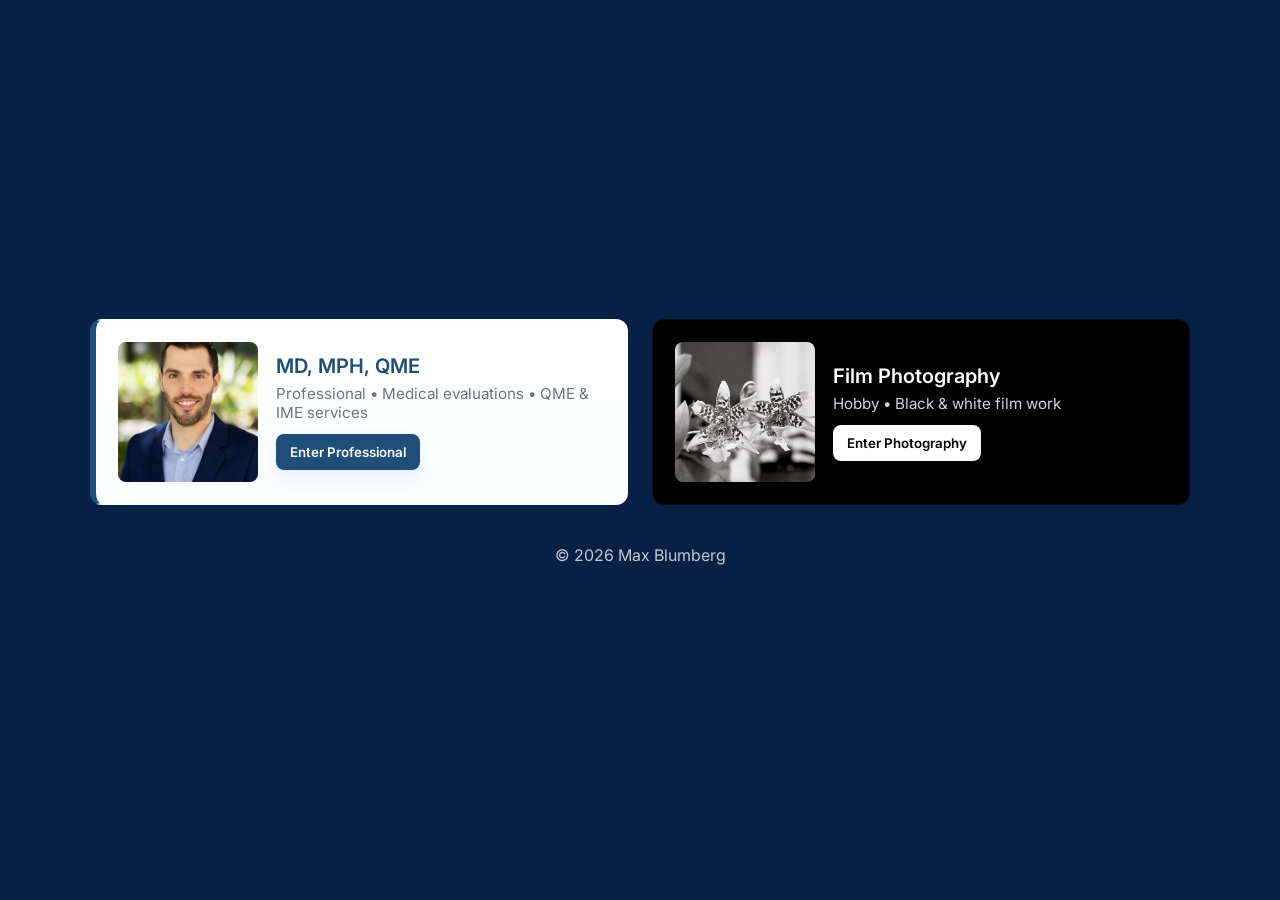
==== commit c716d591: "Update index.html" ====
--- a/index.html
+++ b/index.html
@@ -46,7 +46,7 @@
         <div class="tile-body">
           <h2>Film Photography</h2>
           <p class="tile-sub">Hobby • Black &amp; white film work</p>
-          <button class="tile-cta" aria-hidden="true">Enter Photography</button>
+          <button class="tile-cta" aria-hidden="true">Enter Photography </button>
         </div>
       </a>
     </section>
--- a/assets/styles.css
+++ b/assets/styles.css
@@ -8,14 +8,23 @@
   --white: #ffffff;
 
   /* landing specifics */
-  --landing-bg: #e6f3ff;
+  --landing-bg: #072146; /* darker royal/navy blue */
   --tile-shadow: 0 12px 30px rgba(11,95,255,0.06);
   --radius: 12px;
+  --tile-transition: .18s;
 }
 
 * { box-sizing: border-box; }
 
-html, body { height: 100%; margin: 0; font-family: "Inter", system-ui, -apple-system, BlinkMacSystemFont, sans-serif; color: var(--text); background-color: #fafafa; -webkit-font-smoothing: antialiased; -moz-osx-font-smoothing: grayscale; }
+html, body {
+  height: 100%;
+  margin: 0;
+  font-family: "Inter", system-ui, -apple-system, BlinkMacSystemFont, sans-serif;
+  color: var(--text);
+  -webkit-font-smoothing: antialiased;
+  -moz-osx-font-smoothing: grayscale;
+  background-color: #fafafa;
+}
 
 /* container */
 .container { max-width: 1100px; margin: 0 auto; padding: 0 1.25rem; }
@@ -52,7 +61,7 @@
 }
 
 /* buttons */
-.btn { display: inline-block; padding: 0.6rem 1.2rem; border-radius: 6px; text-decoration: none; font-weight: 500; transition: background 0.2s ease, color 0.2s ease; }
+.btn { display: inline-block; padding: 0.6rem 1.2rem; border-radius: 6px; text-decoration: none; font-weight: 500; transition: background .2s ease, color .2s ease; }
 .btn.primary { background: white; color: var(--primary); border: none; box-shadow: 0 8px 18px rgba(31,78,121,0.12); }
 .btn.primary:hover { background: #f0f4f8; transform: translateY(-2px); }
 .btn.secondary { background: transparent; color: white; border: 1px solid rgba(255,255,255,0.18); }
@@ -116,14 +125,14 @@
 .photo-heading { font-family: "Courier New", Courier, monospace; font-size: 1.3rem; letter-spacing: 0.12em; text-transform: uppercase; color: #fff; margin-bottom: 1.25rem; border-bottom: 1px solid rgba(255,255,255,0.08); padding-bottom: 1rem; }
 .photo-intro { color: #e6eefb; font-size: 1rem; line-height: 1.8; margin: 0 0 2.5rem; }
 
-/* photography grid */
+/* photography grid wrapper with border/padding so images don't touch edges */
 .photography-section { background: #0f0f0f; padding: 2.5rem 0 3rem; }
-.photo-content { border: 1px solid var(--border); border-radius: 10px; padding: 18px; background: #0f0f0f; margin-bottom: 1rem; }
+.photo-content { border: 1px solid rgba(255,255,255,0.06); border-radius: 10px; padding: 18px; background: #0f0f0f; margin-bottom: 1rem; }
 
 /* photo grid layout */
 .photo-grid { display: grid; grid-template-columns: repeat(4, 1fr); gap: 0.75rem; }
 .photo-slot { aspect-ratio: 4 / 3; min-height: 0; background: #1a1a1a; border: 1px solid #2a2a2a; border-radius: 4px; overflow: hidden; display:flex; align-items:center; justify-content:center; }
-.photo-slot img { width:100%; height:100%; object-fit: cover; display:block; }
+.photo-slot img { width:100%; height:100%; object-fit: cover; display:block; cursor: zoom-in; }
 
 /* responsive photography */
 @media (max-width: 768px) {
@@ -132,39 +141,165 @@
 
 /* -------------------- Landing (merged) -------------------- */
 
-.landing { min-height: 100vh; display:flex; flex-direction:column; justify-content:center; align-items:stretch; padding:36px; background: var(--landing-bg); }
-
+.landing { min-height: 100vh; display:flex; flex-direction:column; justify-content:center; align-items:stretch; padding:36px; background: var(--landing-bg); color: #fff; }
+
+/* tile container */
 .tiles { display:grid; grid-template-columns: 1fr 1fr; gap:24px; max-width:1100px; margin:0 auto; }
 
-.tile{ display:flex; gap:18px; align-items:center; text-decoration:none; color:inherit; padding:22px; border-radius:var(--radius); border:1px solid rgba(15,23,36,0.04); background:linear-gradient(180deg,#fff,#fbfdff); transition:transform .18s ease, box-shadow .18s ease, opacity .18s ease; outline: none; }
-
-.tile:hover, .tile:focus{ transform: translateY(-6px); box-shadow: var(--tile-shadow); opacity:1; }
-.tile:focus{ box-shadow: 0 18px 40px rgba(11,95,255,0.12); }
-
-.tile-left { border-left: 6px solid var(--primary); }
-.tile-right { border-left: 6px solid #0f1724; }
-
-.tile-media{ flex:0 0 140px; width:140px; height:140px; overflow:hidden; border-radius:8px; display:flex; align-items:center; justify-content:center; background:#f3f4f6; }
-.tile-media img{ width:100%; height:100%; object-fit:cover; display:block; }
-
-.tile-body h2{ margin:0 0 6px 0; font-size:1.25rem; font-weight:600; }
-.tile-sub{ margin:0 0 12px 0; color:var(--muted); font-size:0.95rem; }
-
-.tile-cta{ --btn-pad:10px 14px; padding:var(--btn-pad); border-radius:8px; border:none; background:var(--primary); color:white; font-weight:600; cursor:default; box-shadow: 0 8px 20px rgba(11,95,255,0.08); transition: transform .12s ease; }
-
-.landing-footer{ margin-top:24px; text-align:center; color:var(--muted) }
-
+/* tile base */
+.tile {
+  display:flex;
+  gap:18px;
+  align-items:center;
+  text-decoration:none;
+  color:inherit;
+  padding:22px;
+  border-radius:var(--radius);
+  border:1px solid rgba(255,255,255,0.06);
+  background: linear-gradient(180deg, rgba(255,255,255,0.03), rgba(255,255,255,0.01));
+  box-shadow:none;
+  transition: transform var(--tile-transition) ease, box-shadow var(--tile-transition) ease;
+  outline: none;
+}
+
+/* hover / focus effect */
+.tile:hover, .tile:focus { transform: translateY(-6px); box-shadow: var(--tile-shadow); opacity:1; }
+.tile:focus { box-shadow: 0 18px 40px rgba(11,95,255,0.12); }
+
+/* left / right tile accents */
+/* Professional tile remains light card on dark page */
+.tile-left {
+  background: linear-gradient(180deg,#fff,#fbfdff);
+  color: var(--text);
+  border-left: 6px solid var(--primary);
+}
+
+/* Film tile: inverted — black background, white text */
+.tile-right {
+  background: #000;
+  color: #fff;
+  border-left: 6px solid #000;
+  border: 1px solid rgba(255,255,255,0.06);
+}
+
+/* tile media */
+.tile-media { flex:0 0 140px; width:140px; height:140px; overflow:hidden; border-radius:8px; display:flex; align-items:center; justify-content:center; background:#f3f4f6; }
+.tile-media img { width:100%; height:100%; object-fit:cover; display:block; }
+
+/* tile body */
+.tile-body h2 { margin:0 0 6px 0; font-size:1.25rem; font-weight:600; }
+.tile-sub { margin:0 0 12px 0; color:var(--muted); font-size:0.95rem; }
+
+/* text color override for film tile */
+.tile-right .tile-body h2, .tile-right .tile-sub, .tile-right .tile-body { color: #fff; }
+.tile-right .tile-sub { color: #d0d6de; }
+
+/* CTA styling */
+/* professional CTA: blue button */
+.tile-left .tile-cta {
+  --btn-pad:10px 14px;
+  padding:var(--btn-pad);
+  border-radius:8px;
+  border:none;
+  background:var(--primary);
+  color:white;
+  font-weight:600;
+  cursor:default;
+  box-shadow: 0 8px 20px rgba(11,95,255,0.08);
+  transition: transform .12s ease;
+}
+
+/* film CTA: white button (inverted) */
+.tile-right .tile-cta {
+  --btn-pad:10px 14px;
+  padding:var(--btn-pad);
+  border-radius:8px;
+  border:none;
+  background:#fff;
+  color:#000;
+  font-weight:600;
+  cursor:default;
+  box-shadow: 0 8px 20px rgba(0,0,0,0.15);
+  transition: transform .12s ease;
+}
+
+.landing-footer { margin-top:24px; text-align:center; color: rgba(255,255,255,0.75); }
+
+/* responsive: stack vertical on mobile, professional on top */
 @media (max-width: 840px) {
-  .tiles{ grid-template-columns: 1fr; }
-  .tile-left{ order: -1; }
-  .tile{ align-items:flex-start; padding:16px; }
-  .tile-media{ width:120px; height:120px; }
+  .tiles { grid-template-columns: 1fr; }
+  .tile-left { order: -1; }
+  .tile { align-items:flex-start; padding:16px; }
+  .tile-media { width:120px; height:120px; }
+}
+
+/* -------------------- Lightbox modal (global, used by photography page) -------------------- */
+
+/* lightbox backdrop */
+.lightbox {
+  position: fixed;
+  inset: 0;
+  display: none;
+  justify-content: center;
+  align-items: center;
+  background: rgba(0,0,0,0.75);
+  z-index: 1200;
+  padding: 24px;
+}
+
+/* aria-hidden=false shows it */
+.lightbox[aria-hidden="false"] { display: flex; }
+
+.lightbox-inner {
+  max-width: 1200px;
+  max-height: 92vh;
+  width: 100%;
+  position: relative;
+  display: flex;
+  align-items: center;
+  justify-content: center;
+}
+
+.lightbox-img {
+  max-width: 100%;
+  max-height: 100%;
+  box-shadow: 0 18px 40px rgba(0,0,0,0.6);
+  border-radius: 6px;
+  background: #000;
+  display: block;
+}
+
+.lightbox-close {
+  position: absolute;
+  top: -8px;
+  right: -8px;
+  background: rgba(255,255,255,0.9);
+  border-radius: 999px;
+  width:36px; height:36px;
+  display:flex; align-items:center; justify-content:center;
+  border: none;
+  cursor: pointer;
+  box-shadow: 0 6px 18px rgba(0,0,0,0.2);
+}
+
+.lightbox-close:focus { outline: 3px solid rgba(11,95,255,0.18); outline-offset:3px; }
+
+.lightbox-caption {
+  color: #ddd;
+  font-size: 0.95rem;
+  margin-top: 10px;
+  text-align: center;
+}
+
+@media (max-width:640px){
+  .lightbox-inner { padding: 12px; }
+  .lightbox-close { top: 6px; right: 6px; transform: translateY(0); }
 }
 
 /* -------------------- Small utilities & accessibility -------------------- */
 
 .sr-only{ position:absolute!important; width:1px!important; height:1px!important; padding:0!important; margin:-1px!important; overflow:hidden!important; clip:rect(0,0,0,0)!important; white-space:nowrap!important; border:0!important; }
 
-a:focus-visible{ outline:3px solid rgba(11,95,255,0.12); outline-offset:2px }
-button,input,select,textarea{ font-family:inherit }
+a:focus-visible{ outline:3px solid rgba(11,95,255,0.12); outline-offset:2px; }
+button,input,select,textarea{ font-family:inherit; }
 @media (prefers-reduced-motion: reduce){ *{transition:none!important; animation:none!important} }
